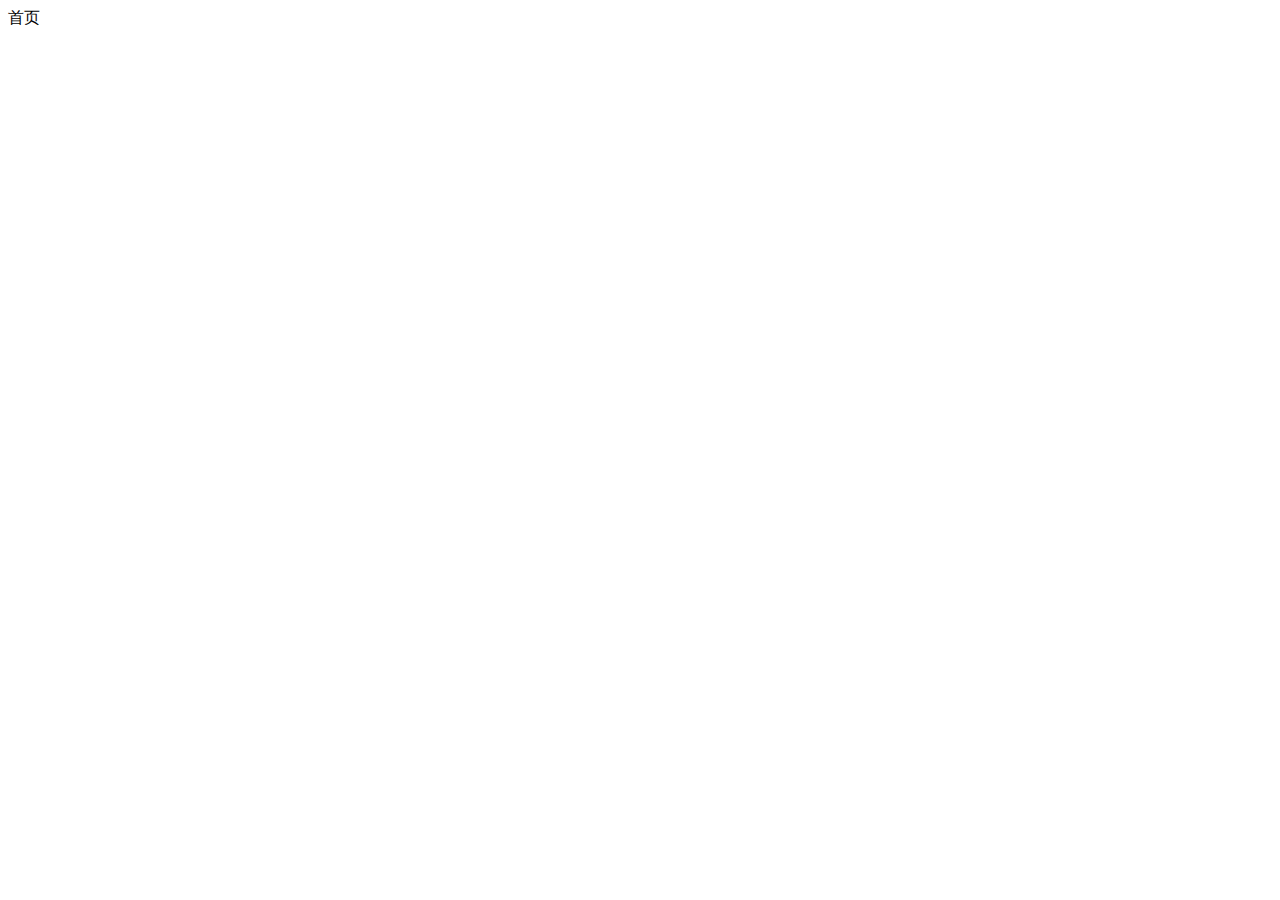
==== index.html @ 76feb5fa "完成了登录和注册功能的开发[C" ====
<!DOCTYPE html>
<html lang="en">
<head>
    <meta charset="UTF-8">
    <meta name="viewport" content="width=device-width, initial-scale=1.0">
    <title>Document</title>
</head>
<body>
    首页
</body>
</html>
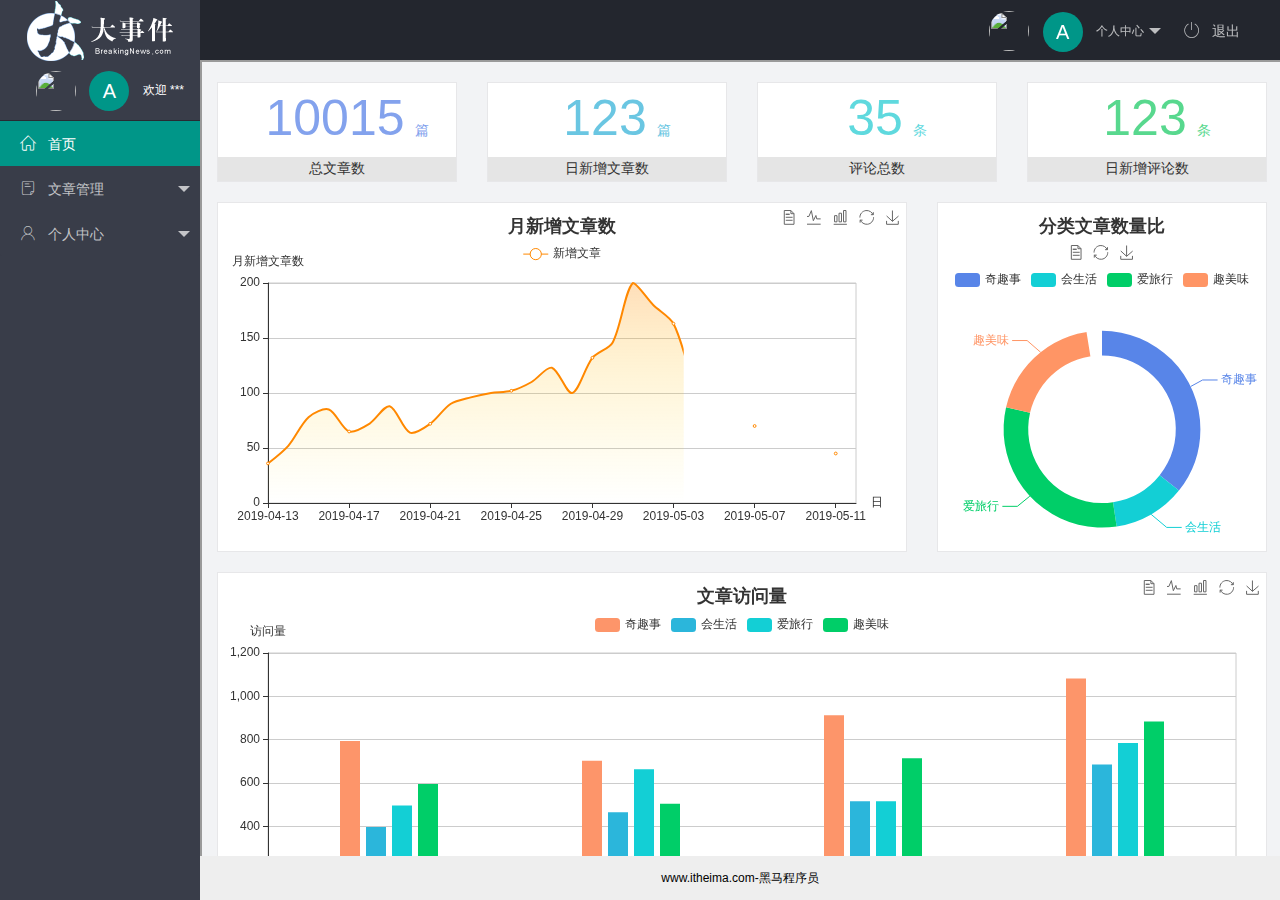
==== commit 9aff693b: "完成了主页功能的开发" ====
--- a/index.html
+++ b/index.html
@@ -1,11 +1,135 @@
 <!DOCTYPE html>
 <html lang="en">
+
 <head>
     <meta charset="UTF-8">
     <meta name="viewport" content="width=device-width, initial-scale=1.0">
     <title>Document</title>
+    <link rel="stylesheet" href="/assets/lib/layui/css/layui.css">
+    <!-- 导入第三方图标库 -->
+    <link rel="stylesheet" href="/assets/fonts/iconfont.css">
+
+
+    <link rel="stylesheet" href="/assets/css/index.css">
 </head>
+
 <body>
-    首页
+    <div class="layui-layout layui-layout-admin">
+        <div class="layui-header">
+            <div class="layui-logo layui-hide-xs layui-bg-black">
+                <img src="/assets/images/logo.png" alt="">
+            </div>
+            <!-- 头部区域（可配合layui 已有的水平导航） -->
+            <ul class="layui-nav layui-layout-right">
+                <li class="layui-nav-item layui-hide layui-show-md-inline-block">
+                    <a href="javascript:;" class="userinfo">
+                        <img src="//tva1.sinaimg.cn/crop.0.0.118.118.180/5db11ff4gw1e77d3nqrv8j203b03cweg.jpg"
+                            class="layui-nav-img">
+                        <span class="text-avatar">A</span>
+                        个人中心
+                    </a>
+                    <dl class="layui-nav-child">
+                        <dd><a href="user/uesrInfo.html" target="fm">基本资料</a></dd>
+                        <dd><a href="user/userAvater.html" target="fm">更换头像</a></dd>
+                        <dd><a href="user/userPwd.html" target="fm">重置密码</a></dd>
+                    </dl>
+                </li>
+                <li class="layui-nav-item" lay-header-event="menuRight" lay-unselect>
+                    <a href="javascript:;" id="btnLogout">
+                        <span class="iconfont icon-tuichu"></span>
+                        退出
+                    </a>
+                </li>
+            </ul>
+        </div>
+
+        <div class="layui-side layui-bg-black">
+            <div class="layui-side-scroll">
+                <div class="userinfo">
+                    <img src="//tva1.sinaimg.cn/crop.0.0.118.118.180/5db11ff4gw1e77d3nqrv8j203b03cweg.jpg"
+                        class="layui-nav-img">
+                    <span class="text-avatar">A</span>
+                    <span id="welcome">欢迎 ***</span>
+                </div>
+                <!-- 左侧导航区域（可配合layui已有的垂直导航） -->
+                <ul class="layui-nav layui-nav-tree" lay-shrink="all">
+                    <li class="layui-nav-item layui-this">
+                        <a href="/home/dashboard.html" target="fm">
+                            <span class="iconfont icon-home"></span>
+                            首页
+                        </a>
+                    </li>
+                    <li class="layui-nav-item">
+                        <a class="" href="javascript:;">
+                            <span class="iconfont icon-16"></span>
+                            文章管理
+                        </a>
+                        <dl class="layui-nav-child">
+                            <dd>
+                                <a href="article/art_cate.html" target="fm">
+                                    <i class="layui-icon layui-icon-app"></i>
+                                    文章类别
+                                </a>
+                            </dd>
+                            <dd>
+                                <a href="article/art_list.html" target="fm">
+                                    <i class="layui-icon layui-icon-app"></i>
+                                    文章列表
+                                </a>
+                            </dd>
+                            <dd>
+                                <a href="article/atr_pub.html" target="fm">
+                                    <i class="layui-icon layui-icon-app"></i>
+                                    发表文章
+                                </a>
+                            </dd>
+                        </dl>
+                    </li>
+                    <li class="layui-nav-item">
+                        <a href="javascript:;">
+                            <span class="iconfont icon-user"></span>
+                            个人中心
+                        </a>
+                        <dl class="layui-nav-child">
+                            <dd>
+                                <a href="user/uesrInfo.html" target="fm">
+                                    <i class="layui-icon layui-icon-app"></i>
+                                    基本资料
+                                </a>
+                            </dd>
+                            <dd>
+                                <a href="user/userAvater.html" target="fm">
+                                    <i class="layui-icon layui-icon-app"></i>
+                                    更换头像
+                                </a>
+                            </dd>
+                            <dd>
+                                <a href="user/userPwd.html" target="fm">
+                                    <i class="layui-icon layui-icon-app"></i>
+                                    重置密码
+                                </a>
+                            </dd>
+                        </dl>
+                    </li>
+                </ul>
+            </div>
+        </div>
+
+        <div class="layui-body">
+            <!-- 内容主体区域 -->
+            <iframe name="fm" src="/home/dashboard.html"></iframe>
+        </div>
+
+        <div class="layui-footer">
+            <!-- 底部固定区域 -->
+            www.itheima.com-黑马程序员
+        </div>
+    </div>
+    <script src="assets/lib/layui/layui.all.js"></script>
+    <script src="/assets/lib/jquery.js"></script>
+    <script src="/assets/js/baseAPI.js"></script>
+    <script src="/assets/js/index.js"></script>
+
 </body>
+
 </html>--- a/assets/lib/layui/css/layui.css
+++ b/assets/lib/layui/css/layui.css
@@ -0,0 +1,2 @@
+/** layui-v2.5.5 MIT License By https://www.layui.com */
+ .layui-inline,img{display:inline-block;vertical-align:middle}h1,h2,h3,h4,h5,h6{font-weight:400}.layui-edge,.layui-header,.layui-inline,.layui-main{position:relative}.layui-body,.layui-edge,.layui-elip{overflow:hidden}.layui-btn,.layui-edge,.layui-inline,img{vertical-align:middle}.layui-btn,.layui-disabled,.layui-icon,.layui-unselect{-moz-user-select:none;-webkit-user-select:none;-ms-user-select:none}.layui-elip,.layui-form-checkbox span,.layui-form-pane .layui-form-label{text-overflow:ellipsis;white-space:nowrap}.layui-breadcrumb,.layui-tree-btnGroup{visibility:hidden}blockquote,body,button,dd,div,dl,dt,form,h1,h2,h3,h4,h5,h6,input,li,ol,p,pre,td,textarea,th,ul{margin:0;padding:0;-webkit-tap-highlight-color:rgba(0,0,0,0)}a:active,a:hover{outline:0}img{border:none}li{list-style:none}table{border-collapse:collapse;border-spacing:0}h4,h5,h6{font-size:100%}button,input,optgroup,option,select,textarea{font-family:inherit;font-size:inherit;font-style:inherit;font-weight:inherit;outline:0}pre{white-space:pre-wrap;white-space:-moz-pre-wrap;white-space:-pre-wrap;white-space:-o-pre-wrap;word-wrap:break-word}body{line-height:24px;font:14px Helvetica Neue,Helvetica,PingFang SC,Tahoma,Arial,sans-serif}hr{height:1px;margin:10px 0;border:0;clear:both}a{color:#333;text-decoration:none}a:hover{color:#777}a cite{font-style:normal;*cursor:pointer}.layui-border-box,.layui-border-box *{box-sizing:border-box}.layui-box,.layui-box *{box-sizing:content-box}.layui-clear{clear:both;*zoom:1}.layui-clear:after{content:'\20';clear:both;*zoom:1;display:block;height:0}.layui-inline{*display:inline;*zoom:1}.layui-edge{display:inline-block;width:0;height:0;border-width:6px;border-style:dashed;border-color:transparent}.layui-edge-top{top:-4px;border-bottom-color:#999;border-bottom-style:solid}.layui-edge-right{border-left-color:#999;border-left-style:solid}.layui-edge-bottom{top:2px;border-top-color:#999;border-top-style:solid}.layui-edge-left{border-right-color:#999;border-right-style:solid}.layui-disabled,.layui-disabled:hover{color:#d2d2d2!important;cursor:not-allowed!important}.layui-circle{border-radius:100%}.layui-show{display:block!important}.layui-hide{display:none!important}@font-face{font-family:layui-icon;src:url(../font/iconfont.eot?v=250);src:url(../font/iconfont.eot?v=250#iefix) format('embedded-opentype'),url(../font/iconfont.woff2?v=250) format('woff2'),url(../font/iconfont.woff?v=250) format('woff'),url(../font/iconfont.ttf?v=250) format('truetype'),url(../font/iconfont.svg?v=250#layui-icon) format('svg')}.layui-icon{font-family:layui-icon!important;font-size:16px;font-style:normal;-webkit-font-smoothing:antialiased;-moz-osx-font-smoothing:grayscale}.layui-icon-reply-fill:before{content:"\e611"}.layui-icon-set-fill:before{content:"\e614"}.layui-icon-menu-fill:before{content:"\e60f"}.layui-icon-search:before{content:"\e615"}.layui-icon-share:before{content:"\e641"}.layui-icon-set-sm:before{content:"\e620"}.layui-icon-engine:before{content:"\e628"}.layui-icon-close:before{content:"\1006"}.layui-icon-close-fill:before{content:"\1007"}.layui-icon-chart-screen:before{content:"\e629"}.layui-icon-star:before{content:"\e600"}.layui-icon-circle-dot:before{content:"\e617"}.layui-icon-chat:before{content:"\e606"}.layui-icon-release:before{content:"\e609"}.layui-icon-list:before{content:"\e60a"}.layui-icon-chart:before{content:"\e62c"}.layui-icon-ok-circle:before{content:"\1005"}.layui-icon-layim-theme:before{content:"\e61b"}.layui-icon-table:before{content:"\e62d"}.layui-icon-right:before{content:"\e602"}.layui-icon-left:before{content:"\e603"}.layui-icon-cart-simple:before{content:"\e698"}.layui-icon-face-cry:before{content:"\e69c"}.layui-icon-face-smile:before{content:"\e6af"}.layui-icon-survey:before{content:"\e6b2"}.layui-icon-tree:before{content:"\e62e"}.layui-icon-upload-circle:before{content:"\e62f"}.layui-icon-add-circle:before{content:"\e61f"}.layui-icon-download-circle:before{content:"\e601"}.layui-icon-templeate-1:before{content:"\e630"}.layui-icon-util:before{content:"\e631"}.layui-icon-face-surprised:before{content:"\e664"}.layui-icon-edit:before{content:"\e642"}.layui-icon-speaker:before{content:"\e645"}.layui-icon-down:before{content:"\e61a"}.layui-icon-file:before{content:"\e621"}.layui-icon-layouts:before{content:"\e632"}.layui-icon-rate-half:before{content:"\e6c9"}.layui-icon-add-circle-fine:before{content:"\e608"}.layui-icon-prev-circle:before{content:"\e633"}.layui-icon-read:before{content:"\e705"}.layui-icon-404:before{content:"\e61c"}.layui-icon-carousel:before{content:"\e634"}.layui-icon-help:before{content:"\e607"}.layui-icon-code-circle:before{content:"\e635"}.layui-icon-water:before{content:"\e636"}.layui-icon-username:before{content:"\e66f"}.layui-icon-find-fill:before{content:"\e670"}.layui-icon-about:before{content:"\e60b"}.layui-icon-location:before{content:"\e715"}.layui-icon-up:before{content:"\e619"}.layui-icon-pause:before{content:"\e651"}.layui-icon-date:before{content:"\e637"}.layui-icon-layim-uploadfile:before{content:"\e61d"}.layui-icon-delete:before{content:"\e640"}.layui-icon-play:before{content:"\e652"}.layui-icon-top:before{content:"\e604"}.layui-icon-friends:before{content:"\e612"}.layui-icon-refresh-3:before{content:"\e9aa"}.layui-icon-ok:before{content:"\e605"}.layui-icon-layer:before{content:"\e638"}.layui-icon-face-smile-fine:before{content:"\e60c"}.layui-icon-dollar:before{content:"\e659"}.layui-icon-group:before{content:"\e613"}.layui-icon-layim-download:before{content:"\e61e"}.layui-icon-picture-fine:before{content:"\e60d"}.layui-icon-link:before{content:"\e64c"}.layui-icon-diamond:before{content:"\e735"}.layui-icon-log:before{content:"\e60e"}.layui-icon-rate-solid:before{content:"\e67a"}.layui-icon-fonts-del:before{content:"\e64f"}.layui-icon-unlink:before{content:"\e64d"}.layui-icon-fonts-clear:before{content:"\e639"}.layui-icon-triangle-r:before{content:"\e623"}.layui-icon-circle:before{content:"\e63f"}.layui-icon-radio:before{content:"\e643"}.layui-icon-align-center:before{content:"\e647"}.layui-icon-align-right:before{content:"\e648"}.layui-icon-align-left:before{content:"\e649"}.layui-icon-loading-1:before{content:"\e63e"}.layui-icon-return:before{content:"\e65c"}.layui-icon-fonts-strong:before{content:"\e62b"}.layui-icon-upload:before{content:"\e67c"}.layui-icon-dialogue:before{content:"\e63a"}.layui-icon-video:before{content:"\e6ed"}.layui-icon-headset:before{content:"\e6fc"}.layui-icon-cellphone-fine:before{content:"\e63b"}.layui-icon-add-1:before{content:"\e654"}.layui-icon-face-smile-b:before{content:"\e650"}.layui-icon-fonts-html:before{content:"\e64b"}.layui-icon-form:before{content:"\e63c"}.layui-icon-cart:before{content:"\e657"}.layui-icon-camera-fill:before{content:"\e65d"}.layui-icon-tabs:before{content:"\e62a"}.layui-icon-fonts-code:before{content:"\e64e"}.layui-icon-fire:before{content:"\e756"}.layui-icon-set:before{content:"\e716"}.layui-icon-fonts-u:before{content:"\e646"}.layui-icon-triangle-d:before{content:"\e625"}.layui-icon-tips:before{content:"\e702"}.layui-icon-picture:before{content:"\e64a"}.layui-icon-more-vertical:before{content:"\e671"}.layui-icon-flag:before{content:"\e66c"}.layui-icon-loading:before{content:"\e63d"}.layui-icon-fonts-i:before{content:"\e644"}.layui-icon-refresh-1:before{content:"\e666"}.layui-icon-rmb:before{content:"\e65e"}.layui-icon-home:before{content:"\e68e"}.layui-icon-user:before{content:"\e770"}.layui-icon-notice:before{content:"\e667"}.layui-icon-login-weibo:before{content:"\e675"}.layui-icon-voice:before{content:"\e688"}.layui-icon-upload-drag:before{content:"\e681"}.layui-icon-login-qq:before{content:"\e676"}.layui-icon-snowflake:before{content:"\e6b1"}.layui-icon-file-b:before{content:"\e655"}.layui-icon-template:before{content:"\e663"}.layui-icon-auz:before{content:"\e672"}.layui-icon-console:before{content:"\e665"}.layui-icon-app:before{content:"\e653"}.layui-icon-prev:before{content:"\e65a"}.layui-icon-website:before{content:"\e7ae"}.layui-icon-next:before{content:"\e65b"}.layui-icon-component:before{content:"\e857"}.layui-icon-more:before{content:"\e65f"}.layui-icon-login-wechat:before{content:"\e677"}.layui-icon-shrink-right:before{content:"\e668"}.layui-icon-spread-left:before{content:"\e66b"}.layui-icon-camera:before{content:"\e660"}.layui-icon-note:before{content:"\e66e"}.layui-icon-refresh:before{content:"\e669"}.layui-icon-female:before{content:"\e661"}.layui-icon-male:before{content:"\e662"}.layui-icon-password:before{content:"\e673"}.layui-icon-senior:before{content:"\e674"}.layui-icon-theme:before{content:"\e66a"}.layui-icon-tread:before{content:"\e6c5"}.layui-icon-praise:before{content:"\e6c6"}.layui-icon-star-fill:before{content:"\e658"}.layui-icon-rate:before{content:"\e67b"}.layui-icon-template-1:before{content:"\e656"}.layui-icon-vercode:before{content:"\e679"}.layui-icon-cellphone:before{content:"\e678"}.layui-icon-screen-full:before{content:"\e622"}.layui-icon-screen-restore:before{content:"\e758"}.layui-icon-cols:before{content:"\e610"}.layui-icon-export:before{content:"\e67d"}.layui-icon-print:before{content:"\e66d"}.layui-icon-slider:before{content:"\e714"}.layui-icon-addition:before{content:"\e624"}.layui-icon-subtraction:before{content:"\e67e"}.layui-icon-service:before{content:"\e626"}.layui-icon-transfer:before{content:"\e691"}.layui-main{width:1140px;margin:0 auto}.layui-header{z-index:1000;height:60px}.layui-header a:hover{transition:all .5s;-webkit-transition:all .5s}.layui-side{position:fixed;left:0;top:0;bottom:0;z-index:999;width:200px;overflow-x:hidden}.layui-side-scroll{position:relative;width:220px;height:100%;overflow-x:hidden}.layui-body{position:absolute;left:200px;right:0;top:0;bottom:0;z-index:998;width:auto;overflow-y:auto;box-sizing:border-box}.layui-layout-body{overflow:hidden}.layui-layout-admin .layui-header{background-color:#23262E}.layui-layout-admin .layui-side{top:60px;width:200px;overflow-x:hidden}.layui-layout-admin .layui-body{position:fixed;top:60px;bottom:44px}.layui-layout-admin .layui-main{width:auto;margin:0 15px}.layui-layout-admin .layui-footer{position:fixed;left:200px;right:0;bottom:0;height:44px;line-height:44px;padding:0 15px;background-color:#eee}.layui-layout-admin .layui-logo{position:absolute;left:0;top:0;width:200px;height:100%;line-height:60px;text-align:center;color:#009688;font-size:16px}.layui-layout-admin .layui-header .layui-nav{background:0 0}.layui-layout-left{position:absolute!important;left:200px;top:0}.layui-layout-right{position:absolute!important;right:0;top:0}.layui-container{position:relative;margin:0 auto;padding:0 15px;box-sizing:border-box}.layui-fluid{position:relative;margin:0 auto;padding:0 15px}.layui-row:after,.layui-row:before{content:'';display:block;clear:both}.layui-col-lg1,.layui-col-lg10,.layui-col-lg11,.layui-col-lg12,.layui-col-lg2,.layui-col-lg3,.layui-col-lg4,.layui-col-lg5,.layui-col-lg6,.layui-col-lg7,.layui-col-lg8,.layui-col-lg9,.layui-col-md1,.layui-col-md10,.layui-col-md11,.layui-col-md12,.layui-col-md2,.layui-col-md3,.layui-col-md4,.layui-col-md5,.layui-col-md6,.layui-col-md7,.layui-col-md8,.layui-col-md9,.layui-col-sm1,.layui-col-sm10,.layui-col-sm11,.layui-col-sm12,.layui-col-sm2,.layui-col-sm3,.layui-col-sm4,.layui-col-sm5,.layui-col-sm6,.layui-col-sm7,.layui-col-sm8,.layui-col-sm9,.layui-col-xs1,.layui-col-xs10,.layui-col-xs11,.layui-col-xs12,.layui-col-xs2,.layui-col-xs3,.layui-col-xs4,.layui-col-xs5,.layui-col-xs6,.layui-col-xs7,.layui-col-xs8,.layui-col-xs9{position:relative;display:block;box-sizing:border-box}.layui-col-xs1,.layui-col-xs10,.layui-col-xs11,.layui-col-xs12,.layui-col-xs2,.layui-col-xs3,.layui-col-xs4,.layui-col-xs5,.layui-col-xs6,.layui-col-xs7,.layui-col-xs8,.layui-col-xs9{float:left}.layui-col-xs1{width:8.33333333%}.layui-col-xs2{width:16.66666667%}.layui-col-xs3{width:25%}.layui-col-xs4{width:33.33333333%}.layui-col-xs5{width:41.66666667%}.layui-col-xs6{width:50%}.layui-col-xs7{width:58.33333333%}.layui-col-xs8{width:66.66666667%}.layui-col-xs9{width:75%}.layui-col-xs10{width:83.33333333%}.layui-col-xs11{width:91.66666667%}.layui-col-xs12{width:100%}.layui-col-xs-offset1{margin-left:8.33333333%}.layui-col-xs-offset2{margin-left:16.66666667%}.layui-col-xs-offset3{margin-left:25%}.layui-col-xs-offset4{margin-left:33.33333333%}.layui-col-xs-offset5{margin-left:41.66666667%}.layui-col-xs-offset6{margin-left:50%}.layui-col-xs-offset7{margin-left:58.33333333%}.layui-col-xs-offset8{margin-left:66.66666667%}.layui-col-xs-offset9{margin-left:75%}.layui-col-xs-offset10{margin-left:83.33333333%}.layui-col-xs-offset11{margin-left:91.66666667%}.layui-col-xs-offset12{margin-left:100%}@media screen and (max-width:768px){.layui-hide-xs{display:none!important}.layui-show-xs-block{display:block!important}.layui-show-xs-inline{display:inline!important}.layui-show-xs-inline-block{display:inline-block!important}}@media screen and (min-width:768px){.layui-container{width:750px}.layui-hide-sm{display:none!important}.layui-show-sm-block{display:block!important}.layui-show-sm-inline{display:inline!important}.layui-show-sm-inline-block{display:inline-block!important}.layui-col-sm1,.layui-col-sm10,.layui-col-sm11,.layui-col-sm12,.layui-col-sm2,.layui-col-sm3,.layui-col-sm4,.layui-col-sm5,.layui-col-sm6,.layui-col-sm7,.layui-col-sm8,.layui-col-sm9{float:left}.layui-col-sm1{width:8.33333333%}.layui-col-sm2{width:16.66666667%}.layui-col-sm3{width:25%}.layui-col-sm4{width:33.33333333%}.layui-col-sm5{width:41.66666667%}.layui-col-sm6{width:50%}.layui-col-sm7{width:58.33333333%}.layui-col-sm8{width:66.66666667%}.layui-col-sm9{width:75%}.layui-col-sm10{width:83.33333333%}.layui-col-sm11{width:91.66666667%}.layui-col-sm12{width:100%}.layui-col-sm-offset1{margin-left:8.33333333%}.layui-col-sm-offset2{margin-left:16.66666667%}.layui-col-sm-offset3{margin-left:25%}.layui-col-sm-offset4{margin-left:33.33333333%}.layui-col-sm-offset5{margin-left:41.66666667%}.layui-col-sm-offset6{margin-left:50%}.layui-col-sm-offset7{margin-left:58.33333333%}.layui-col-sm-offset8{margin-left:66.66666667%}.layui-col-sm-offset9{margin-left:75%}.layui-col-sm-offset10{margin-left:83.33333333%}.layui-col-sm-offset11{margin-left:91.66666667%}.layui-col-sm-offset12{margin-left:100%}}@media screen and (min-width:992px){.layui-container{width:970px}.layui-hide-md{display:none!important}.layui-show-md-block{display:block!important}.layui-show-md-inline{display:inline!important}.layui-show-md-inline-block{display:inline-block!important}.layui-col-md1,.layui-col-md10,.layui-col-md11,.layui-col-md12,.layui-col-md2,.layui-col-md3,.layui-col-md4,.layui-col-md5,.layui-col-md6,.layui-col-md7,.layui-col-md8,.layui-col-md9{float:left}.layui-col-md1{width:8.33333333%}.layui-col-md2{width:16.66666667%}.layui-col-md3{width:25%}.layui-col-md4{width:33.33333333%}.layui-col-md5{width:41.66666667%}.layui-col-md6{width:50%}.layui-col-md7{width:58.33333333%}.layui-col-md8{width:66.66666667%}.layui-col-md9{width:75%}.layui-col-md10{width:83.33333333%}.layui-col-md11{width:91.66666667%}.layui-col-md12{width:100%}.layui-col-md-offset1{margin-left:8.33333333%}.layui-col-md-offset2{margin-left:16.66666667%}.layui-col-md-offset3{margin-left:25%}.layui-col-md-offset4{margin-left:33.33333333%}.layui-col-md-offset5{margin-left:41.66666667%}.layui-col-md-offset6{margin-left:50%}.layui-col-md-offset7{margin-left:58.33333333%}.layui-col-md-offset8{margin-left:66.66666667%}.layui-col-md-offset9{margin-left:75%}.layui-col-md-offset10{margin-left:83.33333333%}.layui-col-md-offset11{margin-left:91.66666667%}.layui-col-md-offset12{margin-left:100%}}@media screen and (min-width:1200px){.layui-container{width:1170px}.layui-hide-lg{display:none!important}.layui-show-lg-block{display:block!important}.layui-show-lg-inline{display:inline!important}.layui-show-lg-inline-block{display:inline-block!important}.layui-col-lg1,.layui-col-lg10,.layui-col-lg11,.layui-col-lg12,.layui-col-lg2,.layui-col-lg3,.layui-col-lg4,.layui-col-lg5,.layui-col-lg6,.layui-col-lg7,.layui-col-lg8,.layui-col-lg9{float:left}.layui-col-lg1{width:8.33333333%}.layui-col-lg2{width:16.66666667%}.layui-col-lg3{width:25%}.layui-col-lg4{width:33.33333333%}.layui-col-lg5{width:41.66666667%}.layui-col-lg6{width:50%}.layui-col-lg7{width:58.33333333%}.layui-col-lg8{width:66.66666667%}.layui-col-lg9{width:75%}.layui-col-lg10{width:83.33333333%}.layui-col-lg11{width:91.66666667%}.layui-col-lg12{width:100%}.layui-col-lg-offset1{margin-left:8.33333333%}.layui-col-lg-offset2{margin-left:16.66666667%}.layui-col-lg-offset3{margin-left:25%}.layui-col-lg-offset4{margin-left:33.33333333%}.layui-col-lg-offset5{margin-left:41.66666667%}.layui-col-lg-offset6{margin-left:50%}.layui-col-lg-offset7{margin-left:58.33333333%}.layui-col-lg-offset8{margin-left:66.66666667%}.layui-col-lg-offset9{margin-left:75%}.layui-col-lg-offset10{margin-left:83.33333333%}.layui-col-lg-offset11{margin-left:91.66666667%}.layui-col-lg-offset12{margin-left:100%}}.layui-col-space1{margin:-.5px}.layui-col-space1>*{padding:.5px}.layui-col-space3{margin:-1.5px}.layui-col-space3>*{padding:1.5px}.layui-col-space5{margin:-2.5px}.layui-col-space5>*{padding:2.5px}.layui-col-space8{margin:-3.5px}.layui-col-space8>*{padding:3.5px}.layui-col-space10{margin:-5px}.layui-col-space10>*{padding:5px}.layui-col-space12{margin:-6px}.layui-col-space12>*{padding:6px}.layui-col-space15{margin:-7.5px}.layui-col-space15>*{padding:7.5px}.layui-col-space18{margin:-9px}.layui-col-space18>*{padding:9px}.layui-col-space20{margin:-10px}.layui-col-space20>*{padding:10px}.layui-col-space22{margin:-11px}.layui-col-space22>*{padding:11px}.layui-col-space25{margin:-12.5px}.layui-col-space25>*{padding:12.5px}.layui-col-space30{margin:-15px}.layui-col-space30>*{padding:15px}.layui-btn,.layui-input,.layui-select,.layui-textarea,.layui-upload-button{outline:0;-webkit-appearance:none;transition:all .3s;-webkit-transition:all .3s;box-sizing:border-box}.layui-elem-quote{margin-bottom:10px;padding:15px;line-height:22px;border-left:5px solid #009688;border-radius:0 2px 2px 0;background-color:#f2f2f2}.layui-quote-nm{border-style:solid;border-width:1px 1px 1px 5px;background:0 0}.layui-elem-field{margin-bottom:10px;padding:0;border-width:1px;border-style:solid}.layui-elem-field legend{margin-left:20px;padding:0 10px;font-size:20px;font-weight:300}.layui-field-title{margin:10px 0 20px;border-width:1px 0 0}.layui-field-box{padding:10px 15px}.layui-field-title .layui-field-box{padding:10px 0}.layui-progress{position:relative;height:6px;border-radius:20px;background-color:#e2e2e2}.layui-progress-bar{position:absolute;left:0;top:0;width:0;max-width:100%;height:6px;border-radius:20px;text-align:right;background-color:#5FB878;transition:all .3s;-webkit-transition:all .3s}.layui-progress-big,.layui-progress-big .layui-progress-bar{height:18px;line-height:18px}.layui-progress-text{position:relative;top:-20px;line-height:18px;font-size:12px;color:#666}.layui-progress-big .layui-progress-text{position:static;padding:0 10px;color:#fff}.layui-collapse{border-width:1px;border-style:solid;border-radius:2px}.layui-colla-content,.layui-colla-item{border-top-width:1px;border-top-style:solid}.layui-colla-item:first-child{border-top:none}.layui-colla-title{position:relative;height:42px;line-height:42px;padding:0 15px 0 35px;color:#333;background-color:#f2f2f2;cursor:pointer;font-size:14px;overflow:hidden}.layui-colla-content{display:none;padding:10px 15px;line-height:22px;color:#666}.layui-colla-icon{position:absolute;left:15px;top:0;font-size:14px}.layui-card{margin-bottom:15px;border-radius:2px;background-color:#fff;box-shadow:0 1px 2px 0 rgba(0,0,0,.05)}.layui-card:last-child{margin-bottom:0}.layui-card-header{position:relative;height:42px;line-height:42px;padding:0 15px;border-bottom:1px solid #f6f6f6;color:#333;border-radius:2px 2px 0 0;font-size:14px}.layui-bg-black,.layui-bg-blue,.layui-bg-cyan,.layui-bg-green,.layui-bg-orange,.layui-bg-red{color:#fff!important}.layui-card-body{position:relative;padding:10px 15px;line-height:24px}.layui-card-body[pad15]{padding:15px}.layui-card-body[pad20]{padding:20px}.layui-card-body .layui-table{margin:5px 0}.layui-card .layui-tab{margin:0}.layui-panel-window{position:relative;padding:15px;border-radius:0;border-top:5px solid #E6E6E6;background-color:#fff}.layui-auxiliar-moving{position:fixed;left:0;right:0;top:0;bottom:0;width:100%;height:100%;background:0 0;z-index:9999999999}.layui-form-label,.layui-form-mid,.layui-form-select,.layui-input-block,.layui-input-inline,.layui-textarea{position:relative}.layui-bg-red{background-color:#FF5722!important}.layui-bg-orange{background-color:#FFB800!important}.layui-bg-green{background-color:#009688!important}.layui-bg-cyan{background-color:#2F4056!important}.layui-bg-blue{background-color:#1E9FFF!important}.layui-bg-black{background-color:#393D49!important}.layui-bg-gray{background-color:#eee!important;color:#666!important}.layui-badge-rim,.layui-colla-content,.layui-colla-item,.layui-collapse,.layui-elem-field,.layui-form-pane .layui-form-item[pane],.layui-form-pane .layui-form-label,.layui-input,.layui-layedit,.layui-layedit-tool,.layui-quote-nm,.layui-select,.layui-tab-bar,.layui-tab-card,.layui-tab-title,.layui-tab-title .layui-this:after,.layui-textarea{border-color:#e6e6e6}.layui-timeline-item:before,hr{background-color:#e6e6e6}.layui-text{line-height:22px;font-size:14px;color:#666}.layui-text h1,.layui-text h2,.layui-text h3{font-weight:500;color:#333}.layui-text h1{font-size:30px}.layui-text h2{font-size:24px}.layui-text h3{font-size:18px}.layui-text a:not(.layui-btn){color:#01AAED}.layui-text a:not(.layui-btn):hover{text-decoration:underline}.layui-text ul{padding:5px 0 5px 15px}.layui-text ul li{margin-top:5px;list-style-type:disc}.layui-text em,.layui-word-aux{color:#999!important;padding:0 5px!important}.layui-btn{display:inline-block;height:38px;line-height:38px;padding:0 18px;background-color:#009688;color:#fff;white-space:nowrap;text-align:center;font-size:14px;border:none;border-radius:2px;cursor:pointer}.layui-btn:hover{opacity:.8;filter:alpha(opacity=80);color:#fff}.layui-btn:active{opacity:1;filter:alpha(opacity=100)}.layui-btn+.layui-btn{margin-left:10px}.layui-btn-container{font-size:0}.layui-btn-container .layui-btn{margin-right:10px;margin-bottom:10px}.layui-btn-container .layui-btn+.layui-btn{margin-left:0}.layui-table .layui-btn-container .layui-btn{margin-bottom:9px}.layui-btn-radius{border-radius:100px}.layui-btn .layui-icon{margin-right:3px;font-size:18px;vertical-align:bottom;vertical-align:middle\9}.layui-btn-primary{border:1px solid #C9C9C9;background-color:#fff;color:#555}.layui-btn-primary:hover{border-color:#009688;color:#333}.layui-btn-normal{background-color:#1E9FFF}.layui-btn-warm{background-color:#FFB800}.layui-btn-danger{background-color:#FF5722}.layui-btn-checked{background-color:#5FB878}.layui-btn-disabled,.layui-btn-disabled:active,.layui-btn-disabled:hover{border:1px solid #e6e6e6;background-color:#FBFBFB;color:#C9C9C9;cursor:not-allowed;opacity:1}.layui-btn-lg{height:44px;line-height:44px;padding:0 25px;font-size:16px}.layui-btn-sm{height:30px;line-height:30px;padding:0 10px;font-size:12px}.layui-btn-sm i{font-size:16px!important}.layui-btn-xs{height:22px;line-height:22px;padding:0 5px;font-size:12px}.layui-btn-xs i{font-size:14px!important}.layui-btn-group{display:inline-block;vertical-align:middle;font-size:0}.layui-btn-group .layui-btn{margin-left:0!important;margin-right:0!important;border-left:1px solid rgba(255,255,255,.5);border-radius:0}.layui-btn-group .layui-btn-primary{border-left:none}.layui-btn-group .layui-btn-primary:hover{border-color:#C9C9C9;color:#009688}.layui-btn-group .layui-btn:first-child{border-left:none;border-radius:2px 0 0 2px}.layui-btn-group .layui-btn-primary:first-child{border-left:1px solid #c9c9c9}.layui-btn-group .layui-btn:last-child{border-radius:0 2px 2px 0}.layui-btn-group .layui-btn+.layui-btn{margin-left:0}.layui-btn-group+.layui-btn-group{margin-left:10px}.layui-btn-fluid{width:100%}.layui-input,.layui-select,.layui-textarea{height:38px;line-height:1.3;line-height:38px\9;border-width:1px;border-style:solid;background-color:#fff;border-radius:2px}.layui-input::-webkit-input-placeholder,.layui-select::-webkit-input-placeholder,.layui-textarea::-webkit-input-placeholder{line-height:1.3}.layui-input,.layui-textarea{display:block;width:100%;padding-left:10px}.layui-input:hover,.layui-textarea:hover{border-color:#D2D2D2!important}.layui-input:focus,.layui-textarea:focus{border-color:#C9C9C9!important}.layui-textarea{min-height:100px;height:auto;line-height:20px;padding:6px 10px;resize:vertical}.layui-select{padding:0 10px}.layui-form input[type=checkbox],.layui-form input[type=radio],.layui-form select{display:none}.layui-form [lay-ignore]{display:initial}.layui-form-item{margin-bottom:15px;clear:both;*zoom:1}.layui-form-item:after{content:'\20';clear:both;*zoom:1;display:block;height:0}.layui-form-label{float:left;display:block;padding:9px 15px;width:80px;font-weight:400;line-height:20px;text-align:right}.layui-form-label-col{display:block;float:none;padding:9px 0;line-height:20px;text-align:left}.layui-form-item .layui-inline{margin-bottom:5px;margin-right:10px}.layui-input-block{margin-left:110px;min-height:36px}.layui-input-inline{display:inline-block;vertical-align:middle}.layui-form-item .layui-input-inline{float:left;width:190px;margin-right:10px}.layui-form-text .layui-input-inline{width:auto}.layui-form-mid{float:left;display:block;padding:9px 0!important;line-height:20px;margin-right:10px}.layui-form-danger+.layui-form-select .layui-input,.layui-form-danger:focus{border-color:#FF5722!important}.layui-form-select .layui-input{padding-right:30px;cursor:pointer}.layui-form-select .layui-edge{position:absolute;right:10px;top:50%;margin-top:-3px;cursor:pointer;border-width:6px;border-top-color:#c2c2c2;border-top-style:solid;transition:all .3s;-webkit-transition:all .3s}.layui-form-select dl{display:none;position:absolute;left:0;top:42px;padding:5px 0;z-index:899;min-width:100%;border:1px solid #d2d2d2;max-height:300px;overflow-y:auto;background-color:#fff;border-radius:2px;box-shadow:0 2px 4px rgba(0,0,0,.12);box-sizing:border-box}.layui-form-select dl dd,.layui-form-select dl dt{padding:0 10px;line-height:36px;white-space:nowrap;overflow:hidden;text-overflow:ellipsis}.layui-form-select dl dt{font-size:12px;color:#999}.layui-form-select dl dd{cursor:pointer}.layui-form-select dl dd:hover{background-color:#f2f2f2;-webkit-transition:.5s all;transition:.5s all}.layui-form-select .layui-select-group dd{padding-left:20px}.layui-form-select dl dd.layui-select-tips{padding-left:10px!important;color:#999}.layui-form-select dl dd.layui-this{background-color:#5FB878;color:#fff}.layui-form-checkbox,.layui-form-select dl dd.layui-disabled{background-color:#fff}.layui-form-selected dl{display:block}.layui-form-checkbox,.layui-form-checkbox *,.layui-form-switch{display:inline-block;vertical-align:middle}.layui-form-selected .layui-edge{margin-top:-9px;-webkit-transform:rotate(180deg);transform:rotate(180deg);margin-top:-3px\9}:root .layui-form-selected .layui-edge{margin-top:-9px\0/IE9}.layui-form-selectup dl{top:auto;bottom:42px}.layui-select-none{margin:5px 0;text-align:center;color:#999}.layui-select-disabled .layui-disabled{border-color:#eee!important}.layui-select-disabled .layui-edge{border-top-color:#d2d2d2}.layui-form-checkbox{position:relative;height:30px;line-height:30px;margin-right:10px;padding-right:30px;cursor:pointer;font-size:0;-webkit-transition:.1s linear;transition:.1s linear;box-sizing:border-box}.layui-form-checkbox span{padding:0 10px;height:100%;font-size:14px;border-radius:2px 0 0 2px;background-color:#d2d2d2;color:#fff;overflow:hidden}.layui-form-checkbox:hover span{background-color:#c2c2c2}.layui-form-checkbox i{position:absolute;right:0;top:0;width:30px;height:28px;border:1px solid #d2d2d2;border-left:none;border-radius:0 2px 2px 0;color:#fff;font-size:20px;text-align:center}.layui-form-checkbox:hover i{border-color:#c2c2c2;color:#c2c2c2}.layui-form-checked,.layui-form-checked:hover{border-color:#5FB878}.layui-form-checked span,.layui-form-checked:hover span{background-color:#5FB878}.layui-form-checked i,.layui-form-checked:hover i{color:#5FB878}.layui-form-item .layui-form-checkbox{margin-top:4px}.layui-form-checkbox[lay-skin=primary]{height:auto!important;line-height:normal!important;min-width:18px;min-height:18px;border:none!important;margin-right:0;padding-left:28px;padding-right:0;background:0 0}.layui-form-checkbox[lay-skin=primary] span{padding-left:0;padding-right:15px;line-height:18px;background:0 0;color:#666}.layui-form-checkbox[lay-skin=primary] i{right:auto;left:0;width:16px;height:16px;line-height:16px;border:1px solid #d2d2d2;font-size:12px;border-radius:2px;background-color:#fff;-webkit-transition:.1s linear;transition:.1s linear}.layui-form-checkbox[lay-skin=primary]:hover i{border-color:#5FB878;color:#fff}.layui-form-checked[lay-skin=primary] i{border-color:#5FB878!important;background-color:#5FB878;color:#fff}.layui-checkbox-disbaled[lay-skin=primary] span{background:0 0!important;color:#c2c2c2}.layui-checkbox-disbaled[lay-skin=primary]:hover i{border-color:#d2d2d2}.layui-form-item .layui-form-checkbox[lay-skin=primary]{margin-top:10px}.layui-form-switch{position:relative;height:22px;line-height:22px;min-width:35px;padding:0 5px;margin-top:8px;border:1px solid #d2d2d2;border-radius:20px;cursor:pointer;background-color:#fff;-webkit-transition:.1s linear;transition:.1s linear}.layui-form-switch i{position:absolute;left:5px;top:3px;width:16px;height:16px;border-radius:20px;background-color:#d2d2d2;-webkit-transition:.1s linear;transition:.1s linear}.layui-form-switch em{position:relative;top:0;width:25px;margin-left:21px;padding:0!important;text-align:center!important;color:#999!important;font-style:normal!important;font-size:12px}.layui-form-onswitch{border-color:#5FB878;background-color:#5FB878}.layui-checkbox-disbaled,.layui-checkbox-disbaled i{border-color:#e2e2e2!important}.layui-form-onswitch i{left:100%;margin-left:-21px;background-color:#fff}.layui-form-onswitch em{margin-left:5px;margin-right:21px;color:#fff!important}.layui-checkbox-disbaled span{background-color:#e2e2e2!important}.layui-checkbox-disbaled:hover i{color:#fff!important}[lay-radio]{display:none}.layui-form-radio,.layui-form-radio *{display:inline-block;vertical-align:middle}.layui-form-radio{line-height:28px;margin:6px 10px 0 0;padding-right:10px;cursor:pointer;font-size:0}.layui-form-radio *{font-size:14px}.layui-form-radio>i{margin-right:8px;font-size:22px;color:#c2c2c2}.layui-form-radio>i:hover,.layui-form-radioed>i{color:#5FB878}.layui-radio-disbaled>i{color:#e2e2e2!important}.layui-form-pane .layui-form-label{width:110px;padding:8px 15px;height:38px;line-height:20px;border-width:1px;border-style:solid;border-radius:2px 0 0 2px;text-align:center;background-color:#FBFBFB;overflow:hidden;box-sizing:border-box}.layui-form-pane .layui-input-inline{margin-left:-1px}.layui-form-pane .layui-input-block{margin-left:110px;left:-1px}.layui-form-pane .layui-input{border-radius:0 2px 2px 0}.layui-form-pane .layui-form-text .layui-form-label{float:none;width:100%;border-radius:2px;box-sizing:border-box;text-align:left}.layui-form-pane .layui-form-text .layui-input-inline{display:block;margin:0;top:-1px;clear:both}.layui-form-pane .layui-form-text .layui-input-block{margin:0;left:0;top:-1px}.layui-form-pane .layui-form-text .layui-textarea{min-height:100px;border-radius:0 0 2px 2px}.layui-form-pane .layui-form-checkbox{margin:4px 0 4px 10px}.layui-form-pane .layui-form-radio,.layui-form-pane .layui-form-switch{margin-top:6px;margin-left:10px}.layui-form-pane .layui-form-item[pane]{position:relative;border-width:1px;border-style:solid}.layui-form-pane .layui-form-item[pane] .layui-form-label{position:absolute;left:0;top:0;height:100%;border-width:0 1px 0 0}.layui-form-pane .layui-form-item[pane] .layui-input-inline{margin-left:110px}@media screen and (max-width:450px){.layui-form-item .layui-form-label{text-overflow:ellipsis;overflow:hidden;white-space:nowrap}.layui-form-item .layui-inline{display:block;margin-right:0;margin-bottom:20px;clear:both}.layui-form-item .layui-inline:after{content:'\20';clear:both;display:block;height:0}.layui-form-item .layui-input-inline{display:block;float:none;left:-3px;width:auto;margin:0 0 10px 112px}.layui-form-item .layui-input-inline+.layui-form-mid{margin-left:110px;top:-5px;padding:0}.layui-form-item .layui-form-checkbox{margin-right:5px;margin-bottom:5px}}.layui-layedit{border-width:1px;border-style:solid;border-radius:2px}.layui-layedit-tool{padding:3px 5px;border-bottom-width:1px;border-bottom-style:solid;font-size:0}.layedit-tool-fixed{position:fixed;top:0;border-top:1px solid #e2e2e2}.layui-layedit-tool .layedit-tool-mid,.layui-layedit-tool .layui-icon{display:inline-block;vertical-align:middle;text-align:center;font-size:14px}.layui-layedit-tool .layui-icon{position:relative;width:32px;height:30px;line-height:30px;margin:3px 5px;color:#777;cursor:pointer;border-radius:2px}.layui-layedit-tool .layui-icon:hover{color:#393D49}.layui-layedit-tool .layui-icon:active{color:#000}.layui-layedit-tool .layedit-tool-active{background-color:#e2e2e2;color:#000}.layui-layedit-tool .layui-disabled,.layui-layedit-tool .layui-disabled:hover{color:#d2d2d2;cursor:not-allowed}.layui-layedit-tool .layedit-tool-mid{width:1px;height:18px;margin:0 10px;background-color:#d2d2d2}.layedit-tool-html{width:50px!important;font-size:30px!important}.layedit-tool-b,.layedit-tool-code,.layedit-tool-help{font-size:16px!important}.layedit-tool-d,.layedit-tool-face,.layedit-tool-image,.layedit-tool-unlink{font-size:18px!important}.layedit-tool-image input{position:absolute;font-size:0;left:0;top:0;width:100%;height:100%;opacity:.01;filter:Alpha(opacity=1);cursor:pointer}.layui-layedit-iframe iframe{display:block;width:100%}#LAY_layedit_code{overflow:hidden}.layui-laypage{display:inline-block;*display:inline;*zoom:1;vertical-align:middle;margin:10px 0;font-size:0}.layui-laypage>a:first-child,.layui-laypage>a:first-child em{border-radius:2px 0 0 2px}.layui-laypage>a:last-child,.layui-laypage>a:last-child em{border-radius:0 2px 2px 0}.layui-laypage>:first-child{margin-left:0!important}.layui-laypage>:last-child{margin-right:0!important}.layui-laypage a,.layui-laypage button,.layui-laypage input,.layui-laypage select,.layui-laypage span{border:1px solid #e2e2e2}.layui-laypage a,.layui-laypage span{display:inline-block;*display:inline;*zoom:1;vertical-align:middle;padding:0 15px;height:28px;line-height:28px;margin:0 -1px 5px 0;background-color:#fff;color:#333;font-size:12px}.layui-flow-more a *,.layui-laypage input,.layui-table-view select[lay-ignore]{display:inline-block}.layui-laypage a:hover{color:#009688}.layui-laypage em{font-style:normal}.layui-laypage .layui-laypage-spr{color:#999;font-weight:700}.layui-laypage a{text-decoration:none}.layui-laypage .layui-laypage-curr{position:relative}.layui-laypage .layui-laypage-curr em{position:relative;color:#fff}.layui-laypage .layui-laypage-curr .layui-laypage-em{position:absolute;left:-1px;top:-1px;padding:1px;width:100%;height:100%;background-color:#009688}.layui-laypage-em{border-radius:2px}.layui-laypage-next em,.layui-laypage-prev em{font-family:Sim sun;font-size:16px}.layui-laypage .layui-laypage-count,.layui-laypage .layui-laypage-limits,.layui-laypage .layui-laypage-refresh,.layui-laypage .layui-laypage-skip{margin-left:10px;margin-right:10px;padding:0;border:none}.layui-laypage .layui-laypage-limits,.layui-laypage .layui-laypage-refresh{vertical-align:top}.layui-laypage .layui-laypage-refresh i{font-size:18px;cursor:pointer}.layui-laypage select{height:22px;padding:3px;border-radius:2px;cursor:pointer}.layui-laypage .layui-laypage-skip{height:30px;line-height:30px;color:#999}.layui-laypage button,.layui-laypage input{height:30px;line-height:30px;border-radius:2px;vertical-align:top;background-color:#fff;box-sizing:border-box}.layui-laypage input{width:40px;margin:0 10px;padding:0 3px;text-align:center}.layui-laypage input:focus,.layui-laypage select:focus{border-color:#009688!important}.layui-laypage button{margin-left:10px;padding:0 10px;cursor:pointer}.layui-table,.layui-table-view{margin:10px 0}.layui-flow-more{margin:10px 0;text-align:center;color:#999;font-size:14px}.layui-flow-more a{height:32px;line-height:32px}.layui-flow-more a *{vertical-align:top}.layui-flow-more a cite{padding:0 20px;border-radius:3px;background-color:#eee;color:#333;font-style:normal}.layui-flow-more a cite:hover{opacity:.8}.layui-flow-more a i{font-size:30px;color:#737383}.layui-table{width:100%;background-color:#fff;color:#666}.layui-table tr{transition:all .3s;-webkit-transition:all .3s}.layui-table th{text-align:left;font-weight:400}.layui-table tbody tr:hover,.layui-table thead tr,.layui-table-click,.layui-table-header,.layui-table-hover,.layui-table-mend,.layui-table-patch,.layui-table-tool,.layui-table-total,.layui-table-total tr,.layui-table[lay-even] tr:nth-child(even){background-color:#f2f2f2}.layui-table td,.layui-table th,.layui-table-col-set,.layui-table-fixed-r,.layui-table-grid-down,.layui-table-header,.layui-table-page,.layui-table-tips-main,.layui-table-tool,.layui-table-total,.layui-table-view,.layui-table[lay-skin=line],.layui-table[lay-skin=row]{border-width:1px;border-style:solid;border-color:#e6e6e6}.layui-table td,.layui-table th{position:relative;padding:9px 15px;min-height:20px;line-height:20px;font-size:14px}.layui-table[lay-skin=line] td,.layui-table[lay-skin=line] th{border-width:0 0 1px}.layui-table[lay-skin=row] td,.layui-table[lay-skin=row] th{border-width:0 1px 0 0}.layui-table[lay-skin=nob] td,.layui-table[lay-skin=nob] th{border:none}.layui-table img{max-width:100px}.layui-table[lay-size=lg] td,.layui-table[lay-size=lg] th{padding:15px 30px}.layui-table-view .layui-table[lay-size=lg] .layui-table-cell{height:40px;line-height:40px}.layui-table[lay-size=sm] td,.layui-table[lay-size=sm] th{font-size:12px;padding:5px 10px}.layui-table-view .layui-table[lay-size=sm] .layui-table-cell{height:20px;line-height:20px}.layui-table[lay-data]{display:none}.layui-table-box{position:relative;overflow:hidden}.layui-table-view .layui-table{position:relative;width:auto;margin:0}.layui-table-view .layui-table[lay-skin=line]{border-width:0 1px 0 0}.layui-table-view .layui-table[lay-skin=row]{border-width:0 0 1px}.layui-table-view .layui-table td,.layui-table-view .layui-table th{padding:5px 0;border-top:none;border-left:none}.layui-table-view .layui-table th.layui-unselect .layui-table-cell span{cursor:pointer}.layui-table-view .layui-table td{cursor:default}.layui-table-view .layui-table td[data-edit=text]{cursor:text}.layui-table-view .layui-form-checkbox[lay-skin=primary] i{width:18px;height:18px}.layui-table-view .layui-form-radio{line-height:0;padding:0}.layui-table-view .layui-form-radio>i{margin:0;font-size:20px}.layui-table-init{position:absolute;left:0;top:0;width:100%;height:100%;text-align:center;z-index:110}.layui-table-init .layui-icon{position:absolute;left:50%;top:50%;margin:-15px 0 0 -15px;font-size:30px;color:#c2c2c2}.layui-table-header{border-width:0 0 1px;overflow:hidden}.layui-table-header .layui-table{margin-bottom:-1px}.layui-table-tool .layui-inline[lay-event]{position:relative;width:26px;height:26px;padding:5px;line-height:16px;margin-right:10px;text-align:center;color:#333;border:1px solid #ccc;cursor:pointer;-webkit-transition:.5s all;transition:.5s all}.layui-table-tool .layui-inline[lay-event]:hover{border:1px solid #999}.layui-table-tool-temp{padding-right:120px}.layui-table-tool-self{position:absolute;right:17px;top:10px}.layui-table-tool .layui-table-tool-self .layui-inline[lay-event]{margin:0 0 0 10px}.layui-table-tool-panel{position:absolute;top:29px;left:-1px;padding:5px 0;min-width:150px;min-height:40px;border:1px solid #d2d2d2;text-align:left;overflow-y:auto;background-color:#fff;box-shadow:0 2px 4px rgba(0,0,0,.12)}.layui-table-cell,.layui-table-tool-panel li{overflow:hidden;text-overflow:ellipsis;white-space:nowrap}.layui-table-tool-panel li{padding:0 10px;line-height:30px;-webkit-transition:.5s all;transition:.5s all}.layui-table-tool-panel li .layui-form-checkbox[lay-skin=primary]{width:100%;padding-left:28px}.layui-table-tool-panel li:hover{background-color:#f2f2f2}.layui-table-tool-panel li .layui-form-checkbox[lay-skin=primary] i{position:absolute;left:0;top:0}.layui-table-tool-panel li .layui-form-checkbox[lay-skin=primary] span{padding:0}.layui-table-tool .layui-table-tool-self .layui-table-tool-panel{left:auto;right:-1px}.layui-table-col-set{position:absolute;right:0;top:0;width:20px;height:100%;border-width:0 0 0 1px;background-color:#fff}.layui-table-sort{width:10px;height:20px;margin-left:5px;cursor:pointer!important}.layui-table-sort .layui-edge{position:absolute;left:5px;border-width:5px}.layui-table-sort .layui-table-sort-asc{top:3px;border-top:none;border-bottom-style:solid;border-bottom-color:#b2b2b2}.layui-table-sort .layui-table-sort-asc:hover{border-bottom-color:#666}.layui-table-sort .layui-table-sort-desc{bottom:5px;border-bottom:none;border-top-style:solid;border-top-color:#b2b2b2}.layui-table-sort .layui-table-sort-desc:hover{border-top-color:#666}.layui-table-sort[lay-sort=asc] .layui-table-sort-asc{border-bottom-color:#000}.layui-table-sort[lay-sort=desc] .layui-table-sort-desc{border-top-color:#000}.layui-table-cell{height:28px;line-height:28px;padding:0 15px;position:relative;box-sizing:border-box}.layui-table-cell .layui-form-checkbox[lay-skin=primary]{top:-1px;padding:0}.layui-table-cell .layui-table-link{color:#01AAED}.laytable-cell-checkbox,.laytable-cell-numbers,.laytable-cell-radio,.laytable-cell-space{padding:0;text-align:center}.layui-table-body{position:relative;overflow:auto;margin-right:-1px;margin-bottom:-1px}.layui-table-body .layui-none{line-height:26px;padding:15px;text-align:center;color:#999}.layui-table-fixed{position:absolute;left:0;top:0;z-index:101}.layui-table-fixed .layui-table-body{overflow:hidden}.layui-table-fixed-l{box-shadow:0 -1px 8px rgba(0,0,0,.08)}.layui-table-fixed-r{left:auto;right:-1px;border-width:0 0 0 1px;box-shadow:-1px 0 8px rgba(0,0,0,.08)}.layui-table-fixed-r .layui-table-header{position:relative;overflow:visible}.layui-table-mend{position:absolute;right:-49px;top:0;height:100%;width:50px}.layui-table-tool{position:relative;z-index:890;width:100%;min-height:50px;line-height:30px;padding:10px 15px;border-width:0 0 1px}.layui-table-tool .layui-btn-container{margin-bottom:-10px}.layui-table-page,.layui-table-total{border-width:1px 0 0;margin-bottom:-1px;overflow:hidden}.layui-table-page{position:relative;width:100%;padding:7px 7px 0;height:41px;font-size:12px;white-space:nowrap}.layui-table-page>div{height:26px}.layui-table-page .layui-laypage{margin:0}.layui-table-page .layui-laypage a,.layui-table-page .layui-laypage span{height:26px;line-height:26px;margin-bottom:10px;border:none;background:0 0}.layui-table-page .layui-laypage a,.layui-table-page .layui-laypage span.layui-laypage-curr{padding:0 12px}.layui-table-page .layui-laypage span{margin-left:0;padding:0}.layui-table-page .layui-laypage .layui-laypage-prev{margin-left:-7px!important}.layui-table-page .layui-laypage .layui-laypage-curr .layui-laypage-em{left:0;top:0;padding:0}.layui-table-page .layui-laypage button,.layui-table-page .layui-laypage input{height:26px;line-height:26px}.layui-table-page .layui-laypage input{width:40px}.layui-table-page .layui-laypage button{padding:0 10px}.layui-table-page select{height:18px}.layui-table-patch .layui-table-cell{padding:0;width:30px}.layui-table-edit{position:absolute;left:0;top:0;width:100%;height:100%;padding:0 14px 1px;border-radius:0;box-shadow:1px 1px 20px rgba(0,0,0,.15)}.layui-table-edit:focus{border-color:#5FB878!important}select.layui-table-edit{padding:0 0 0 10px;border-color:#C9C9C9}.layui-table-view .layui-form-checkbox,.layui-table-view .layui-form-radio,.layui-table-view .layui-form-switch{top:0;margin:0;box-sizing:content-box}.layui-table-view .layui-form-checkbox{top:-1px;height:26px;line-height:26px}.layui-table-view .layui-form-checkbox i{height:26px}.layui-table-grid .layui-table-cell{overflow:visible}.layui-table-grid-down{position:absolute;top:0;right:0;width:26px;height:100%;padding:5px 0;border-width:0 0 0 1px;text-align:center;background-color:#fff;color:#999;cursor:pointer}.layui-table-grid-down .layui-icon{position:absolute;top:50%;left:50%;margin:-8px 0 0 -8px}.layui-table-grid-down:hover{background-color:#fbfbfb}body .layui-table-tips .layui-layer-content{background:0 0;padding:0;box-shadow:0 1px 6px rgba(0,0,0,.12)}.layui-table-tips-main{margin:-44px 0 0 -1px;max-height:150px;padding:8px 15px;font-size:14px;overflow-y:scroll;background-color:#fff;color:#666}.layui-table-tips-c{position:absolute;right:-3px;top:-13px;width:20px;height:20px;padding:3px;cursor:pointer;background-color:#666;border-radius:50%;color:#fff}.layui-table-tips-c:hover{background-color:#777}.layui-table-tips-c:before{position:relative;right:-2px}.layui-upload-file{display:none!important;opacity:.01;filter:Alpha(opacity=1)}.layui-upload-drag,.layui-upload-form,.layui-upload-wrap{display:inline-block}.layui-upload-list{margin:10px 0}.layui-upload-choose{padding:0 10px;color:#999}.layui-upload-drag{position:relative;padding:30px;border:1px dashed #e2e2e2;background-color:#fff;text-align:center;cursor:pointer;color:#999}.layui-upload-drag .layui-icon{font-size:50px;color:#009688}.layui-upload-drag[lay-over]{border-color:#009688}.layui-upload-iframe{position:absolute;width:0;height:0;border:0;visibility:hidden}.layui-upload-wrap{position:relative;vertical-align:middle}.layui-upload-wrap .layui-upload-file{display:block!important;position:absolute;left:0;top:0;z-index:10;font-size:100px;width:100%;height:100%;opacity:.01;filter:Alpha(opacity=1);cursor:pointer}.layui-transfer-active,.layui-transfer-box{display:inline-block;vertical-align:middle}.layui-transfer-box,.layui-transfer-header,.layui-transfer-search{border-width:0;border-style:solid;border-color:#e6e6e6}.layui-transfer-box{position:relative;border-width:1px;width:200px;height:360px;border-radius:2px;background-color:#fff}.layui-transfer-box .layui-form-checkbox{width:100%;margin:0!important}.layui-transfer-header{height:38px;line-height:38px;padding:0 10px;border-bottom-width:1px}.layui-transfer-search{position:relative;padding:10px;border-bottom-width:1px}.layui-transfer-search .layui-input{height:32px;padding-left:30px;font-size:12px}.layui-transfer-search .layui-icon-search{position:absolute;left:20px;top:50%;margin-top:-8px;color:#666}.layui-transfer-active{margin:0 15px}.layui-transfer-active .layui-btn{display:block;margin:0;padding:0 15px;background-color:#5FB878;border-color:#5FB878;color:#fff}.layui-transfer-active .layui-btn-disabled{background-color:#FBFBFB;border-color:#e6e6e6;color:#C9C9C9}.layui-transfer-active .layui-btn:first-child{margin-bottom:15px}.layui-transfer-active .layui-btn .layui-icon{margin:0;font-size:14px!important}.layui-transfer-data{padding:5px 0;overflow:auto}.layui-transfer-data li{height:32px;line-height:32px;padding:0 10px}.layui-transfer-data li:hover{background-color:#f2f2f2;transition:.5s all}.layui-transfer-data .layui-none{padding:15px 10px;text-align:center;color:#999}.layui-nav{position:relative;padding:0 20px;background-color:#393D49;color:#fff;border-radius:2px;font-size:0;box-sizing:border-box}.layui-nav *{font-size:14px}.layui-nav .layui-nav-item{position:relative;display:inline-block;*display:inline;*zoom:1;vertical-align:middle;line-height:60px}.layui-nav .layui-nav-item a{display:block;padding:0 20px;color:#fff;color:rgba(255,255,255,.7);transition:all .3s;-webkit-transition:all .3s}.layui-nav .layui-this:after,.layui-nav-bar,.layui-nav-tree .layui-nav-itemed:after{position:absolute;left:0;top:0;width:0;height:5px;background-color:#5FB878;transition:all .2s;-webkit-transition:all .2s}.layui-nav-bar{z-index:1000}.layui-nav .layui-nav-item a:hover,.layui-nav .layui-this a{color:#fff}.layui-nav .layui-this:after{content:'';top:auto;bottom:0;width:100%}.layui-nav-img{width:30px;height:30px;margin-right:10px;border-radius:50%}.layui-nav .layui-nav-more{content:'';width:0;height:0;border-style:solid dashed dashed;border-color:#fff transparent transparent;overflow:hidden;cursor:pointer;transition:all .2s;-webkit-transition:all .2s;position:absolute;top:50%;right:3px;margin-top:-3px;border-width:6px;border-top-color:rgba(255,255,255,.7)}.layui-nav .layui-nav-mored,.layui-nav-itemed>a .layui-nav-more{margin-top:-9px;border-style:dashed dashed solid;border-color:transparent transparent #fff}.layui-nav-child{display:none;position:absolute;left:0;top:65px;min-width:100%;line-height:36px;padding:5px 0;box-shadow:0 2px 4px rgba(0,0,0,.12);border:1px solid #d2d2d2;background-color:#fff;z-index:100;border-radius:2px;white-space:nowrap}.layui-nav .layui-nav-child a{color:#333}.layui-nav .layui-nav-child a:hover{background-color:#f2f2f2;color:#000}.layui-nav-child dd{position:relative}.layui-nav .layui-nav-child dd.layui-this a,.layui-nav-child dd.layui-this{background-color:#5FB878;color:#fff}.layui-nav-child dd.layui-this:after{display:none}.layui-nav-tree{width:200px;padding:0}.layui-nav-tree .layui-nav-item{display:block;width:100%;line-height:45px}.layui-nav-tree .layui-nav-item a{position:relative;height:45px;line-height:45px;text-overflow:ellipsis;overflow:hidden;white-space:nowrap}.layui-nav-tree .layui-nav-item a:hover{background-color:#4E5465}.layui-nav-tree .layui-nav-bar{width:5px;height:0;background-color:#009688}.layui-nav-tree .layui-nav-child dd.layui-this,.layui-nav-tree .layui-nav-child dd.layui-this a,.layui-nav-tree .layui-this,.layui-nav-tree .layui-this>a,.layui-nav-tree .layui-this>a:hover{background-color:#009688;color:#fff}.layui-nav-tree .layui-this:after{display:none}.layui-nav-itemed>a,.layui-nav-tree .layui-nav-title a,.layui-nav-tree .layui-nav-title a:hover{color:#fff!important}.layui-nav-tree .layui-nav-child{position:relative;z-index:0;top:0;border:none;box-shadow:none}.layui-nav-tree .layui-nav-child a{height:40px;line-height:40px;color:#fff;color:rgba(255,255,255,.7)}.layui-nav-tree .layui-nav-child,.layui-nav-tree .layui-nav-child a:hover{background:0 0;color:#fff}.layui-nav-tree .layui-nav-more{right:10px}.layui-nav-itemed>.layui-nav-child{display:block;padding:0;background-color:rgba(0,0,0,.3)!important}.layui-nav-itemed>.layui-nav-child>.layui-this>.layui-nav-child{display:block}.layui-nav-side{position:fixed;top:0;bottom:0;left:0;overflow-x:hidden;z-index:999}.layui-bg-blue .layui-nav-bar,.layui-bg-blue .layui-nav-itemed:after,.layui-bg-blue .layui-this:after{background-color:#93D1FF}.layui-bg-blue .layui-nav-child dd.layui-this{background-color:#1E9FFF}.layui-bg-blue .layui-nav-itemed>a,.layui-nav-tree.layui-bg-blue .layui-nav-title a,.layui-nav-tree.layui-bg-blue .layui-nav-title a:hover{background-color:#007DDB!important}.layui-breadcrumb{font-size:0}.layui-breadcrumb>*{font-size:14px}.layui-breadcrumb a{color:#999!important}.layui-breadcrumb a:hover{color:#5FB878!important}.layui-breadcrumb a cite{color:#666;font-style:normal}.layui-breadcrumb span[lay-separator]{margin:0 10px;color:#999}.layui-tab{margin:10px 0;text-align:left!important}.layui-tab[overflow]>.layui-tab-title{overflow:hidden}.layui-tab-title{position:relative;left:0;height:40px;white-space:nowrap;font-size:0;border-bottom-width:1px;border-bottom-style:solid;transition:all .2s;-webkit-transition:all .2s}.layui-tab-title li{display:inline-block;*display:inline;*zoom:1;vertical-align:middle;font-size:14px;transition:all .2s;-webkit-transition:all .2s;position:relative;line-height:40px;min-width:65px;padding:0 15px;text-align:center;cursor:pointer}.layui-tab-title li a{display:block}.layui-tab-title .layui-this{color:#000}.layui-tab-title .layui-this:after{position:absolute;left:0;top:0;content:'';width:100%;height:41px;border-width:1px;border-style:solid;border-bottom-color:#fff;border-radius:2px 2px 0 0;box-sizing:border-box;pointer-events:none}.layui-tab-bar{position:absolute;right:0;top:0;z-index:10;width:30px;height:39px;line-height:39px;border-width:1px;border-style:solid;border-radius:2px;text-align:center;background-color:#fff;cursor:pointer}.layui-tab-bar .layui-icon{position:relative;display:inline-block;top:3px;transition:all .3s;-webkit-transition:all .3s}.layui-tab-item{display:none}.layui-tab-more{padding-right:30px;height:auto!important;white-space:normal!important}.layui-tab-more li.layui-this:after{border-bottom-color:#e2e2e2;border-radius:2px}.layui-tab-more .layui-tab-bar .layui-icon{top:-2px;top:3px\9;-webkit-transform:rotate(180deg);transform:rotate(180deg)}:root .layui-tab-more .layui-tab-bar .layui-icon{top:-2px\0/IE9}.layui-tab-content{padding:10px}.layui-tab-title li .layui-tab-close{position:relative;display:inline-block;width:18px;height:18px;line-height:20px;margin-left:8px;top:1px;text-align:center;font-size:14px;color:#c2c2c2;transition:all .2s;-webkit-transition:all .2s}.layui-tab-title li .layui-tab-close:hover{border-radius:2px;background-color:#FF5722;color:#fff}.layui-tab-brief>.layui-tab-title .layui-this{color:#009688}.layui-tab-brief>.layui-tab-more li.layui-this:after,.layui-tab-brief>.layui-tab-title .layui-this:after{border:none;border-radius:0;border-bottom:2px solid #5FB878}.layui-tab-brief[overflow]>.layui-tab-title .layui-this:after{top:-1px}.layui-tab-card{border-width:1px;border-style:solid;border-radius:2px;box-shadow:0 2px 5px 0 rgba(0,0,0,.1)}.layui-tab-card>.layui-tab-title{background-color:#f2f2f2}.layui-tab-card>.layui-tab-title li{margin-right:-1px;margin-left:-1px}.layui-tab-card>.layui-tab-title .layui-this{background-color:#fff}.layui-tab-card>.layui-tab-title .layui-this:after{border-top:none;border-width:1px;border-bottom-color:#fff}.layui-tab-card>.layui-tab-title .layui-tab-bar{height:40px;line-height:40px;border-radius:0;border-top:none;border-right:none}.layui-tab-card>.layui-tab-more .layui-this{background:0 0;color:#5FB878}.layui-tab-card>.layui-tab-more .layui-this:after{border:none}.layui-timeline{padding-left:5px}.layui-timeline-item{position:relative;padding-bottom:20px}.layui-timeline-axis{position:absolute;left:-5px;top:0;z-index:10;width:20px;height:20px;line-height:20px;background-color:#fff;color:#5FB878;border-radius:50%;text-align:center;cursor:pointer}.layui-timeline-axis:hover{color:#FF5722}.layui-timeline-item:before{content:'';position:absolute;left:5px;top:0;z-index:0;width:1px;height:100%}.layui-timeline-item:last-child:before{display:none}.layui-timeline-item:first-child:before{display:block}.layui-timeline-content{padding-left:25px}.layui-timeline-title{position:relative;margin-bottom:10px}.layui-badge,.layui-badge-dot,.layui-badge-rim{position:relative;display:inline-block;padding:0 6px;font-size:12px;text-align:center;background-color:#FF5722;color:#fff;border-radius:2px}.layui-badge{height:18px;line-height:18px}.layui-badge-dot{width:8px;height:8px;padding:0;border-radius:50%}.layui-badge-rim{height:18px;line-height:18px;border-width:1px;border-style:solid;background-color:#fff;color:#666}.layui-btn .layui-badge,.layui-btn .layui-badge-dot{margin-left:5px}.layui-nav .layui-badge,.layui-nav .layui-badge-dot{position:absolute;top:50%;margin:-8px 6px 0}.layui-tab-title .layui-badge,.layui-tab-title .layui-badge-dot{left:5px;top:-2px}.layui-carousel{position:relative;left:0;top:0;background-color:#f8f8f8}.layui-carousel>[carousel-item]{position:relative;width:100%;height:100%;overflow:hidden}.layui-carousel>[carousel-item]:before{position:absolute;content:'\e63d';left:50%;top:50%;width:100px;line-height:20px;margin:-10px 0 0 -50px;text-align:center;color:#c2c2c2;font-family:layui-icon!important;font-size:30px;font-style:normal;-webkit-font-smoothing:antialiased;-moz-osx-font-smoothing:grayscale}.layui-carousel>[carousel-item]>*{display:none;position:absolute;left:0;top:0;width:100%;height:100%;background-color:#f8f8f8;transition-duration:.3s;-webkit-transition-duration:.3s}.layui-carousel-updown>*{-webkit-transition:.3s ease-in-out up;transition:.3s ease-in-out up}.layui-carousel-arrow{display:none\9;opacity:0;position:absolute;left:10px;top:50%;margin-top:-18px;width:36px;height:36px;line-height:36px;text-align:center;font-size:20px;border:0;border-radius:50%;background-color:rgba(0,0,0,.2);color:#fff;-webkit-transition-duration:.3s;transition-duration:.3s;cursor:pointer}.layui-carousel-arrow[lay-type=add]{left:auto!important;right:10px}.layui-carousel:hover .layui-carousel-arrow[lay-type=add],.layui-carousel[lay-arrow=always] .layui-carousel-arrow[lay-type=add]{right:20px}.layui-carousel[lay-arrow=always] .layui-carousel-arrow{opacity:1;left:20px}.layui-carousel[lay-arrow=none] .layui-carousel-arrow{display:none}.layui-carousel-arrow:hover,.layui-carousel-ind ul:hover{background-color:rgba(0,0,0,.35)}.layui-carousel:hover .layui-carousel-arrow{display:block\9;opacity:1;left:20px}.layui-carousel-ind{position:relative;top:-35px;width:100%;line-height:0!important;text-align:center;font-size:0}.layui-carousel[lay-indicator=outside]{margin-bottom:30px}.layui-carousel[lay-indicator=outside] .layui-carousel-ind{top:10px}.layui-carousel[lay-indicator=outside] .layui-carousel-ind ul{background-color:rgba(0,0,0,.5)}.layui-carousel[lay-indicator=none] .layui-carousel-ind{display:none}.layui-carousel-ind ul{display:inline-block;padding:5px;background-color:rgba(0,0,0,.2);border-radius:10px;-webkit-transition-duration:.3s;transition-duration:.3s}.layui-carousel-ind li{display:inline-block;width:10px;height:10px;margin:0 3px;font-size:14px;background-color:#e2e2e2;background-color:rgba(255,255,255,.5);border-radius:50%;cursor:pointer;-webkit-transition-duration:.3s;transition-duration:.3s}.layui-carousel-ind li:hover{background-color:rgba(255,255,255,.7)}.layui-carousel-ind li.layui-this{background-color:#fff}.layui-carousel>[carousel-item]>.layui-carousel-next,.layui-carousel>[carousel-item]>.layui-carousel-prev,.layui-carousel>[carousel-item]>.layui-this{display:block}.layui-carousel>[carousel-item]>.layui-this{left:0}.layui-carousel>[carousel-item]>.layui-carousel-prev{left:-100%}.layui-carousel>[carousel-item]>.layui-carousel-next{left:100%}.layui-carousel>[carousel-item]>.layui-carousel-next.layui-carousel-left,.layui-carousel>[carousel-item]>.layui-carousel-prev.layui-carousel-right{left:0}.layui-carousel>[carousel-item]>.layui-this.layui-carousel-left{left:-100%}.layui-carousel>[carousel-item]>.layui-this.layui-carousel-right{left:100%}.layui-carousel[lay-anim=updown] .layui-carousel-arrow{left:50%!important;top:20px;margin:0 0 0 -18px}.layui-carousel[lay-anim=updown]>[carousel-item]>*,.layui-carousel[lay-anim=fade]>[carousel-item]>*{left:0!important}.layui-carousel[lay-anim=updown] .layui-carousel-arrow[lay-type=add]{top:auto!important;bottom:20px}.layui-carousel[lay-anim=updown] .layui-carousel-ind{position:absolute;top:50%;right:20px;width:auto;height:auto}.layui-carousel[lay-anim=updown] .layui-carousel-ind ul{padding:3px 5px}.layui-carousel[lay-anim=updown] .layui-carousel-ind li{display:block;margin:6px 0}.layui-carousel[lay-anim=updown]>[carousel-item]>.layui-this{top:0}.layui-carousel[lay-anim=updown]>[carousel-item]>.layui-carousel-prev{top:-100%}.layui-carousel[lay-anim=updown]>[carousel-item]>.layui-carousel-next{top:100%}.layui-carousel[lay-anim=updown]>[carousel-item]>.layui-carousel-next.layui-carousel-left,.layui-carousel[lay-anim=updown]>[carousel-item]>.layui-carousel-prev.layui-carousel-right{top:0}.layui-carousel[lay-anim=updown]>[carousel-item]>.layui-this.layui-carousel-left{top:-100%}.layui-carousel[lay-anim=updown]>[carousel-item]>.layui-this.layui-carousel-right{top:100%}.layui-carousel[lay-anim=fade]>[carousel-item]>.layui-carousel-next,.layui-carousel[lay-anim=fade]>[carousel-item]>.layui-carousel-prev{opacity:0}.layui-carousel[lay-anim=fade]>[carousel-item]>.layui-carousel-next.layui-carousel-left,.layui-carousel[lay-anim=fade]>[carousel-item]>.layui-carousel-prev.layui-carousel-right{opacity:1}.layui-carousel[lay-anim=fade]>[carousel-item]>.layui-this.layui-carousel-left,.layui-carousel[lay-anim=fade]>[carousel-item]>.layui-this.layui-carousel-right{opacity:0}.layui-fixbar{position:fixed;right:15px;bottom:15px;z-index:999999}.layui-fixbar li{width:50px;height:50px;line-height:50px;margin-bottom:1px;text-align:center;cursor:pointer;font-size:30px;background-color:#9F9F9F;color:#fff;border-radius:2px;opacity:.95}.layui-fixbar li:hover{opacity:.85}.layui-fixbar li:active{opacity:1}.layui-fixbar .layui-fixbar-top{display:none;font-size:40px}body .layui-util-face{border:none;background:0 0}body .layui-util-face .layui-layer-content{padding:0;background-color:#fff;color:#666;box-shadow:none}.layui-util-face .layui-layer-TipsG{display:none}.layui-util-face ul{position:relative;width:372px;padding:10px;border:1px solid #D9D9D9;background-color:#fff;box-shadow:0 0 20px rgba(0,0,0,.2)}.layui-util-face ul li{cursor:pointer;float:left;border:1px solid #e8e8e8;height:22px;width:26px;overflow:hidden;margin:-1px 0 0 -1px;padding:4px 2px;text-align:center}.layui-util-face ul li:hover{position:relative;z-index:2;border:1px solid #eb7350;background:#fff9ec}.layui-code{position:relative;margin:10px 0;padding:15px;line-height:20px;border:1px solid #ddd;border-left-width:6px;background-color:#F2F2F2;color:#333;font-family:Courier New;font-size:12px}.layui-rate,.layui-rate *{display:inline-block;vertical-align:middle}.layui-rate{padding:10px 5px 10px 0;font-size:0}.layui-rate li i.layui-icon{font-size:20px;color:#FFB800;margin-right:5px;transition:all .3s;-webkit-transition:all .3s}.layui-rate li i:hover{cursor:pointer;transform:scale(1.12);-webkit-transform:scale(1.12)}.layui-rate[readonly] li i:hover{cursor:default;transform:scale(1)}.layui-colorpicker{width:26px;height:26px;border:1px solid #e6e6e6;padding:5px;border-radius:2px;line-height:24px;display:inline-block;cursor:pointer;transition:all .3s;-webkit-transition:all .3s}.layui-colorpicker:hover{border-color:#d2d2d2}.layui-colorpicker.layui-colorpicker-lg{width:34px;height:34px;line-height:32px}.layui-colorpicker.layui-colorpicker-sm{width:24px;height:24px;line-height:22px}.layui-colorpicker.layui-colorpicker-xs{width:22px;height:22px;line-height:20px}.layui-colorpicker-trigger-bgcolor{display:block;background:url([data-uri]);border-radius:2px}.layui-colorpicker-trigger-span{display:block;height:100%;box-sizing:border-box;border:1px solid rgba(0,0,0,.15);border-radius:2px;text-align:center}.layui-colorpicker-trigger-i{display:inline-block;color:#FFF;font-size:12px}.layui-colorpicker-trigger-i.layui-icon-close{color:#999}.layui-colorpicker-main{position:absolute;z-index:66666666;width:280px;padding:7px;background:#FFF;border:1px solid #d2d2d2;border-radius:2px;box-shadow:0 2px 4px rgba(0,0,0,.12)}.layui-colorpicker-main-wrapper{height:180px;position:relative}.layui-colorpicker-basis{width:260px;height:100%;position:relative}.layui-colorpicker-basis-white{width:100%;height:100%;position:absolute;top:0;left:0;background:linear-gradient(90deg,#FFF,hsla(0,0%,100%,0))}.layui-colorpicker-basis-black{width:100%;height:100%;position:absolute;top:0;left:0;background:linear-gradient(0deg,#000,transparent)}.layui-colorpicker-basis-cursor{width:10px;height:10px;border:1px solid #FFF;border-radius:50%;position:absolute;top:-3px;right:-3px;cursor:pointer}.layui-colorpicker-side{position:absolute;top:0;right:0;width:12px;height:100%;background:linear-gradient(red,#FF0,#0F0,#0FF,#00F,#F0F,red)}.layui-colorpicker-side-slider{width:100%;height:5px;box-shadow:0 0 1px #888;box-sizing:border-box;background:#FFF;border-radius:1px;border:1px solid #f0f0f0;cursor:pointer;position:absolute;left:0}.layui-colorpicker-main-alpha{display:none;height:12px;margin-top:7px;background:url([data-uri])}.layui-colorpicker-alpha-bgcolor{height:100%;position:relative}.layui-colorpicker-alpha-slider{width:5px;height:100%;box-shadow:0 0 1px #888;box-sizing:border-box;background:#FFF;border-radius:1px;border:1px solid #f0f0f0;cursor:pointer;position:absolute;top:0}.layui-colorpicker-main-pre{padding-top:7px;font-size:0}.layui-colorpicker-pre{width:20px;height:20px;border-radius:2px;display:inline-block;margin-left:6px;margin-bottom:7px;cursor:pointer}.layui-colorpicker-pre:nth-child(11n+1){margin-left:0}.layui-colorpicker-pre-isalpha{background:url([data-uri])}.layui-colorpicker-pre.layui-this{box-shadow:0 0 3px 2px rgba(0,0,0,.15)}.layui-colorpicker-pre>div{height:100%;border-radius:2px}.layui-colorpicker-main-input{text-align:right;padding-top:7px}.layui-colorpicker-main-input .layui-btn-container .layui-btn{margin:0 0 0 10px}.layui-colorpicker-main-input div.layui-inline{float:left;margin-right:10px;font-size:14px}.layui-colorpicker-main-input input.layui-input{width:150px;height:30px;color:#666}.layui-slider{height:4px;background:#e2e2e2;border-radius:3px;position:relative;cursor:pointer}.layui-slider-bar{border-radius:3px;position:absolute;height:100%}.layui-slider-step{position:absolute;top:0;width:4px;height:4px;border-radius:50%;background:#FFF;-webkit-transform:translateX(-50%);transform:translateX(-50%)}.layui-slider-wrap{width:36px;height:36px;position:absolute;top:-16px;-webkit-transform:translateX(-50%);transform:translateX(-50%);z-index:10;text-align:center}.layui-slider-wrap-btn{width:12px;height:12px;border-radius:50%;background:#FFF;display:inline-block;vertical-align:middle;cursor:pointer;transition:.3s}.layui-slider-wrap:after{content:"";height:100%;display:inline-block;vertical-align:middle}.layui-slider-wrap-btn.layui-slider-hover,.layui-slider-wrap-btn:hover{transform:scale(1.2)}.layui-slider-wrap-btn.layui-disabled:hover{transform:scale(1)!important}.layui-slider-tips{position:absolute;top:-42px;z-index:66666666;white-space:nowrap;display:none;-webkit-transform:translateX(-50%);transform:translateX(-50%);color:#FFF;background:#000;border-radius:3px;height:25px;line-height:25px;padding:0 10px}.layui-slider-tips:after{content:'';position:absolute;bottom:-12px;left:50%;margin-left:-6px;width:0;height:0;border-width:6px;border-style:solid;border-color:#000 transparent transparent}.layui-slider-input{width:70px;height:32px;border:1px solid #e6e6e6;border-radius:3px;font-size:16px;line-height:32px;position:absolute;right:0;top:-15px}.layui-slider-input-btn{display:none;position:absolute;top:0;right:0;width:20px;height:100%;border-left:1px solid #d2d2d2}.layui-slider-input-btn i{cursor:pointer;position:absolute;right:0;bottom:0;width:20px;height:50%;font-size:12px;line-height:16px;text-align:center;color:#999}.layui-slider-input-btn i:first-child{top:0;border-bottom:1px solid #d2d2d2}.layui-slider-input-txt{height:100%;font-size:14px}.layui-slider-input-txt input{height:100%;border:none}.layui-slider-input-btn i:hover{color:#009688}.layui-slider-vertical{width:4px;margin-left:34px}.layui-slider-vertical .layui-slider-bar{width:4px}.layui-slider-vertical .layui-slider-step{top:auto;left:0;-webkit-transform:translateY(50%);transform:translateY(50%)}.layui-slider-vertical .layui-slider-wrap{top:auto;left:-16px;-webkit-transform:translateY(50%);transform:translateY(50%)}.layui-slider-vertical .layui-slider-tips{top:auto;left:2px}@media \0screen{.layui-slider-wrap-btn{margin-left:-20px}.layui-slider-vertical .layui-slider-wrap-btn{margin-left:0;margin-bottom:-20px}.layui-slider-vertical .layui-slider-tips{margin-left:-8px}.layui-slider>span{margin-left:8px}}.layui-tree{line-height:22px}.layui-tree .layui-form-checkbox{margin:0!important}.layui-tree-set{width:100%;position:relative}.layui-tree-pack{display:none;padding-left:20px;position:relative}.layui-tree-iconClick,.layui-tree-main{display:inline-block;vertical-align:middle}.layui-tree-line .layui-tree-pack{padding-left:27px}.layui-tree-line .layui-tree-set .layui-tree-set:after{content:'';position:absolute;top:14px;left:-9px;width:17px;height:0;border-top:1px dotted #c0c4cc}.layui-tree-entry{position:relative;padding:3px 0;height:20px;white-space:nowrap}.layui-tree-entry:hover{background-color:#eee}.layui-tree-line .layui-tree-entry:hover{background-color:rgba(0,0,0,0)}.layui-tree-line .layui-tree-entry:hover .layui-tree-txt{color:#999;text-decoration:underline;transition:.3s}.layui-tree-main{cursor:pointer;padding-right:10px}.layui-tree-line .layui-tree-set:before{content:'';position:absolute;top:0;left:-9px;width:0;height:100%;border-left:1px dotted #c0c4cc}.layui-tree-line .layui-tree-set.layui-tree-setLineShort:before{height:13px}.layui-tree-line .layui-tree-set.layui-tree-setHide:before{height:0}.layui-tree-iconClick{position:relative;height:20px;line-height:20px;margin:0 10px;color:#c0c4cc}.layui-tree-icon{height:12px;line-height:12px;width:12px;text-align:center;border:1px solid #c0c4cc}.layui-tree-iconClick .layui-icon{font-size:18px}.layui-tree-icon .layui-icon{font-size:12px;color:#666}.layui-tree-iconArrow{padding:0 5px}.layui-tree-iconArrow:after{content:'';position:absolute;left:4px;top:3px;z-index:100;width:0;height:0;border-width:5px;border-style:solid;border-color:transparent transparent transparent #c0c4cc;transition:.5s}.layui-tree-btnGroup,.layui-tree-editInput{position:relative;vertical-align:middle;display:inline-block}.layui-tree-spread>.layui-tree-entry>.layui-tree-iconClick>.layui-tree-iconArrow:after{transform:rotate(90deg) translate(3px,4px)}.layui-tree-txt{display:inline-block;vertical-align:middle;color:#555}.layui-tree-search{margin-bottom:15px;color:#666}.layui-tree-btnGroup .layui-icon{display:inline-block;vertical-align:middle;padding:0 2px;cursor:pointer}.layui-tree-btnGroup .layui-icon:hover{color:#999;transition:.3s}.layui-tree-entry:hover .layui-tree-btnGroup{visibility:visible}.layui-tree-editInput{height:20px;line-height:20px;padding:0 3px;border:none;background-color:rgba(0,0,0,.05)}.layui-tree-emptyText{text-align:center;color:#999}.layui-anim{-webkit-animation-duration:.3s;animation-duration:.3s;-webkit-animation-fill-mode:both;animation-fill-mode:both}.layui-anim.layui-icon{display:inline-block}.layui-anim-loop{-webkit-animation-iteration-count:infinite;animation-iteration-count:infinite}.layui-trans,.layui-trans a{transition:all .3s;-webkit-transition:all .3s}@-webkit-keyframes layui-rotate{from{-webkit-transform:rotate(0)}to{-webkit-transform:rotate(360deg)}}@keyframes layui-rotate{from{transform:rotate(0)}to{transform:rotate(360deg)}}.layui-anim-rotate{-webkit-animation-name:layui-rotate;animation-name:layui-rotate;-webkit-animation-duration:1s;animation-duration:1s;-webkit-animation-timing-function:linear;animation-timing-function:linear}@-webkit-keyframes layui-up{from{-webkit-transform:translate3d(0,100%,0);opacity:.3}to{-webkit-transform:translate3d(0,0,0);opacity:1}}@keyframes layui-up{from{transform:translate3d(0,100%,0);opacity:.3}to{transform:translate3d(0,0,0);opacity:1}}.layui-anim-up{-webkit-animation-name:layui-up;animation-name:layui-up}@-webkit-keyframes layui-upbit{from{-webkit-transform:translate3d(0,30px,0);opacity:.3}to{-webkit-transform:translate3d(0,0,0);opacity:1}}@keyframes layui-upbit{from{transform:translate3d(0,30px,0);opacity:.3}to{transform:translate3d(0,0,0);opacity:1}}.layui-anim-upbit{-webkit-animation-name:layui-upbit;animation-name:layui-upbit}@-webkit-keyframes layui-scale{0%{opacity:.3;-webkit-transform:scale(.5)}100%{opacity:1;-webkit-transform:scale(1)}}@keyframes layui-scale{0%{opacity:.3;-ms-transform:scale(.5);transform:scale(.5)}100%{opacity:1;-ms-transform:scale(1);transform:scale(1)}}.layui-anim-scale{-webkit-animation-name:layui-scale;animation-name:layui-scale}@-webkit-keyframes layui-scale-spring{0%{opacity:.5;-webkit-transform:scale(.5)}80%{opacity:.8;-webkit-transform:scale(1.1)}100%{opacity:1;-webkit-transform:scale(1)}}@keyframes layui-scale-spring{0%{opacity:.5;transform:scale(.5)}80%{opacity:.8;transform:scale(1.1)}100%{opacity:1;transform:scale(1)}}.layui-anim-scaleSpring{-webkit-animation-name:layui-scale-spring;animation-name:layui-scale-spring}@-webkit-keyframes layui-fadein{0%{opacity:0}100%{opacity:1}}@keyframes layui-fadein{0%{opacity:0}100%{opacity:1}}.layui-anim-fadein{-webkit-animation-name:layui-fadein;animation-name:layui-fadein}@-webkit-keyframes layui-fadeout{0%{opacity:1}100%{opacity:0}}@keyframes layui-fadeout{0%{opacity:1}100%{opacity:0}}.layui-anim-fadeout{-webkit-animation-name:layui-fadeout;animation-name:layui-fadeout}--- a/assets/fonts/iconfont.css
+++ b/assets/fonts/iconfont.css
@@ -0,0 +1,37 @@
+@font-face {font-family: "iconfont";
+  src: url('iconfont.eot?t=1576139966484'); /* IE9 */
+  src: url('iconfont.eot?t=1576139966484#iefix') format('embedded-opentype'), /* IE6-IE8 */
+  url('[data-uri]') format('woff2'),
+  url('iconfont.woff?t=1576139966484') format('woff'),
+  url('iconfont.ttf?t=1576139966484') format('truetype'), /* chrome, firefox, opera, Safari, Android, iOS 4.2+ */
+  url('iconfont.svg?t=1576139966484#iconfont') format('svg'); /* iOS 4.1- */
+}
+
+.iconfont {
+  font-family: "iconfont" !important;
+  font-size: 16px;
+  font-style: normal;
+  -webkit-font-smoothing: antialiased;
+  -moz-osx-font-smoothing: grayscale;
+}
+
+.icon-home:before {
+  content: "\e6a9";
+}
+
+.icon-user:before {
+  content: "\e614";
+}
+
+.icon-pinglun:before {
+  content: "\e616";
+}
+
+.icon-tuichu:before {
+  content: "\e865";
+}
+
+.icon-16:before {
+  content: "\e615";
+}
+
--- a/assets/css/index.css
+++ b/assets/css/index.css
@@ -0,0 +1,66 @@
+.layui-footer {
+
+    text-align: center;
+    font-size: 12px;
+}
+
+.iconfont {
+    margin-right: 8px;
+}
+
+.layui-icon {
+
+    margin-right: 8px;
+    margin-left: 20px;
+}
+
+iframe {
+
+    width: 100%;
+    height: 100%;
+}
+
+.layui-body {
+
+    overflow: hidden;
+}
+
+a {
+    transition: none !important;
+}
+
+.userinfo {
+
+    height: 60px;
+    line-height: 60px;
+    text-align: center;
+    font-size: 12px;
+    user-select: none;
+}
+
+.layui-side-scroll .userinfo {
+    border-bottom: 1px solid #282b33;
+}
+
+.layui-nav-img{
+
+
+    width: 40px;
+    height: 40px;
+}
+
+.text-avatar {
+    display: inline-block;
+    width: 40px;
+    height: 40px;
+    background-color: #009688;
+    border-radius: 50%;
+    line-height: 40px;
+    text-align: center;
+    font-size: 20px;
+    color: #fff;
+    position: relative;
+    top: 4px;
+    margin-right: 10px;
+  
+}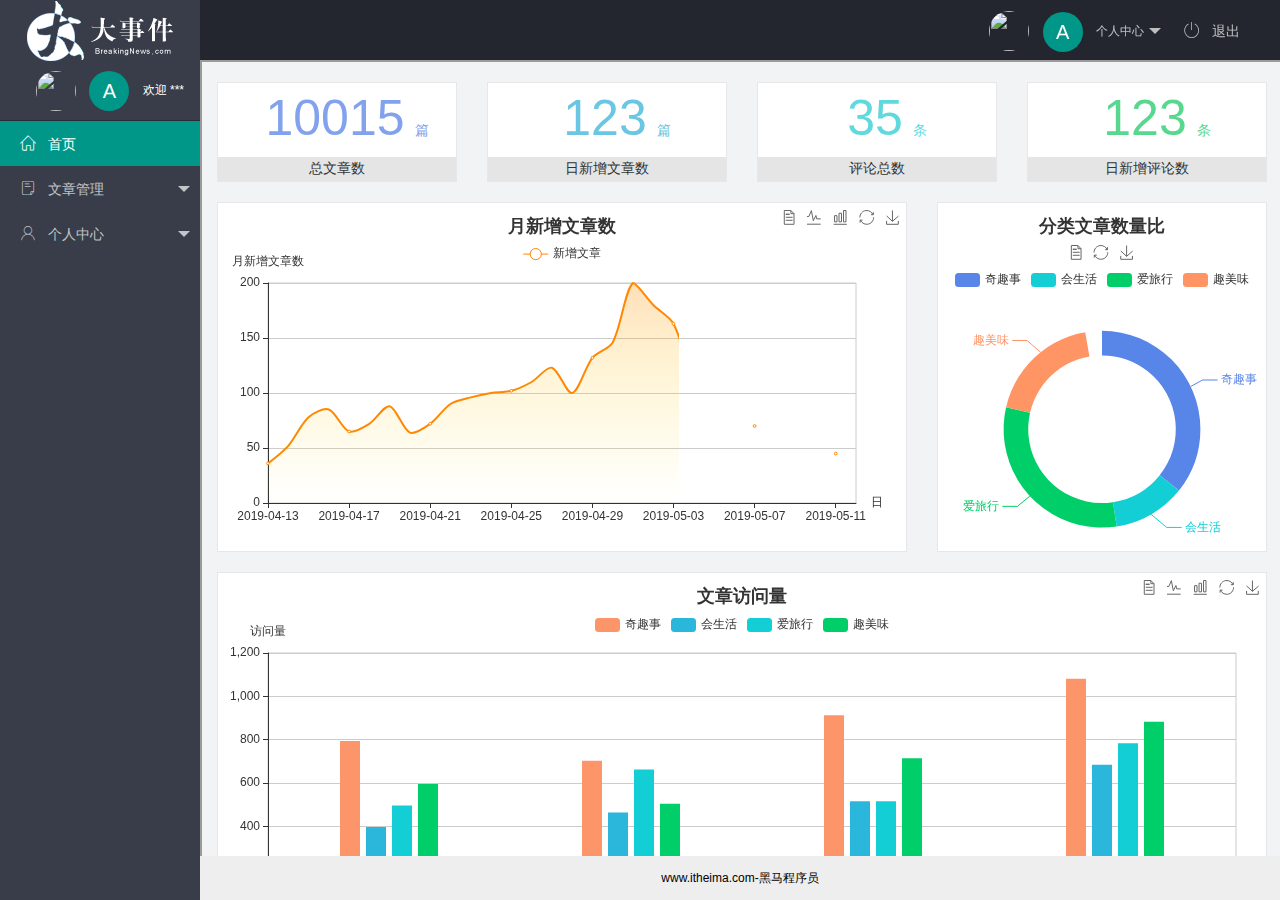
==== commit c3aefc88: "完成了个人功能的开发" ====
--- a/index.html
+++ b/index.html
@@ -29,9 +29,9 @@
                         个人中心
                     </a>
                     <dl class="layui-nav-child">
-                        <dd><a href="user/uesrInfo.html" target="fm">基本资料</a></dd>
-                        <dd><a href="user/userAvater.html" target="fm">更换头像</a></dd>
-                        <dd><a href="user/userPwd.html" target="fm">重置密码</a></dd>
+                        <dd><a href="/user/user_info.html" target="fm">基本资料</a></dd>
+                        <dd><a href="/user/user_avatar.html" target="fm">更换头像</a></dd>
+                        <dd><a href="/user/user_pwd.html" target="fm">重置密码</a></dd>
                     </dl>
                 </li>
                 <li class="layui-nav-item" lay-header-event="menuRight" lay-unselect>
@@ -92,19 +92,19 @@
                         </a>
                         <dl class="layui-nav-child">
                             <dd>
-                                <a href="user/uesrInfo.html" target="fm">
+                                <a href="user/user_info.html" target="fm">
                                     <i class="layui-icon layui-icon-app"></i>
                                     基本资料
                                 </a>
                             </dd>
                             <dd>
-                                <a href="user/userAvater.html" target="fm">
+                                <a href="/user/user_avatar.html" target="fm">
                                     <i class="layui-icon layui-icon-app"></i>
                                     更换头像
                                 </a>
                             </dd>
                             <dd>
-                                <a href="user/userPwd.html" target="fm">
+                                <a href="/user/user_pwd.html" target="fm">
                                     <i class="layui-icon layui-icon-app"></i>
                                     重置密码
                                 </a>
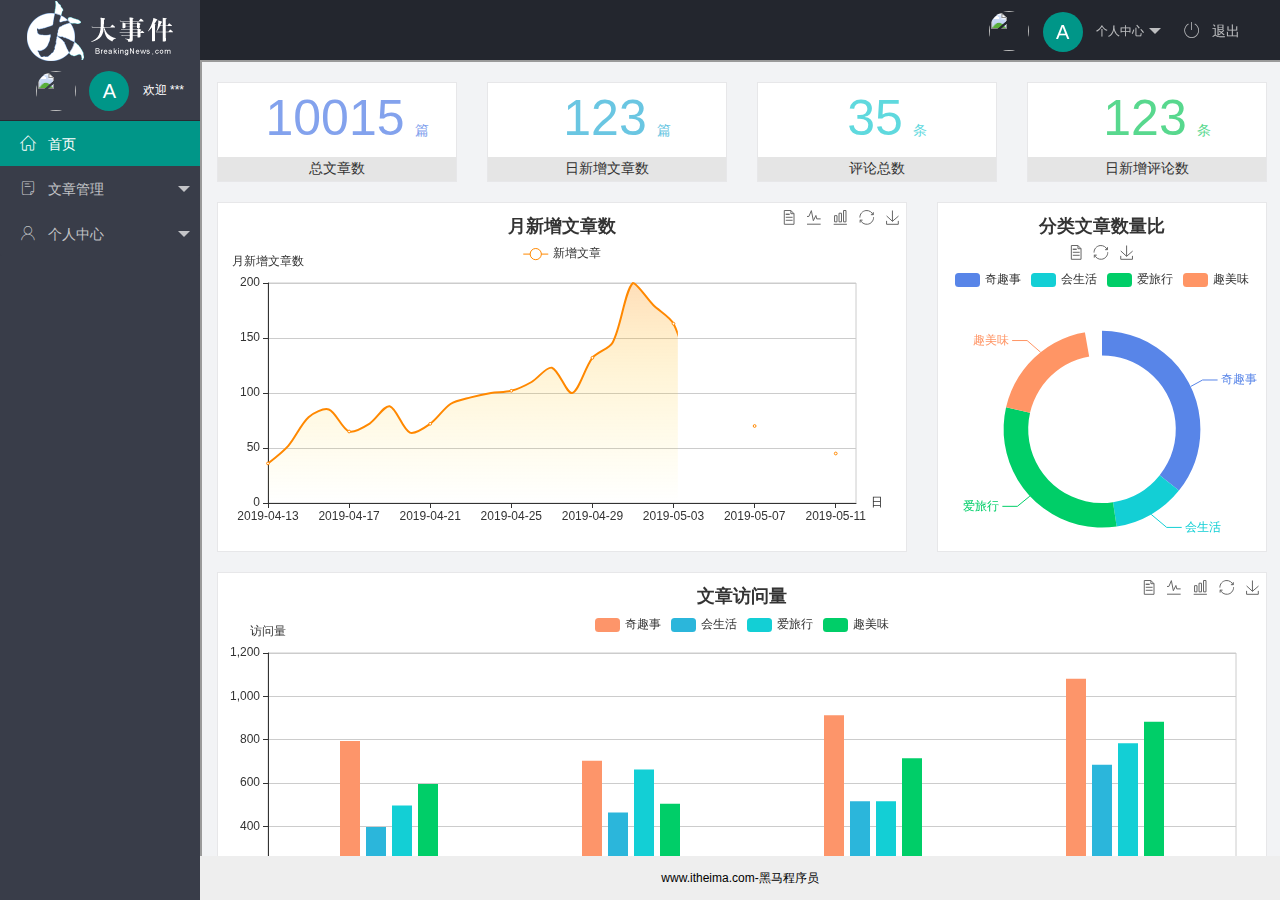
==== commit b421482c: "完成文章管理相关功能的开发" ====
--- a/index.html
+++ b/index.html
@@ -11,6 +11,7 @@
 
 
     <link rel="stylesheet" href="/assets/css/index.css">
+    
 </head>
 
 <body>
@@ -66,19 +67,19 @@
                         </a>
                         <dl class="layui-nav-child">
                             <dd>
-                                <a href="article/art_cate.html" target="fm">
+                                <a href="/article/art_cate.html" target="fm">
                                     <i class="layui-icon layui-icon-app"></i>
                                     文章类别
                                 </a>
                             </dd>
                             <dd>
-                                <a href="article/art_list.html" target="fm">
+                                <a href="/article/art_list.html" target="fm">
                                     <i class="layui-icon layui-icon-app"></i>
                                     文章列表
                                 </a>
                             </dd>
                             <dd>
-                                <a href="article/atr_pub.html" target="fm">
+                                <a href="/article/art_pub.html" target="fm">
                                     <i class="layui-icon layui-icon-app"></i>
                                     发表文章
                                 </a>
